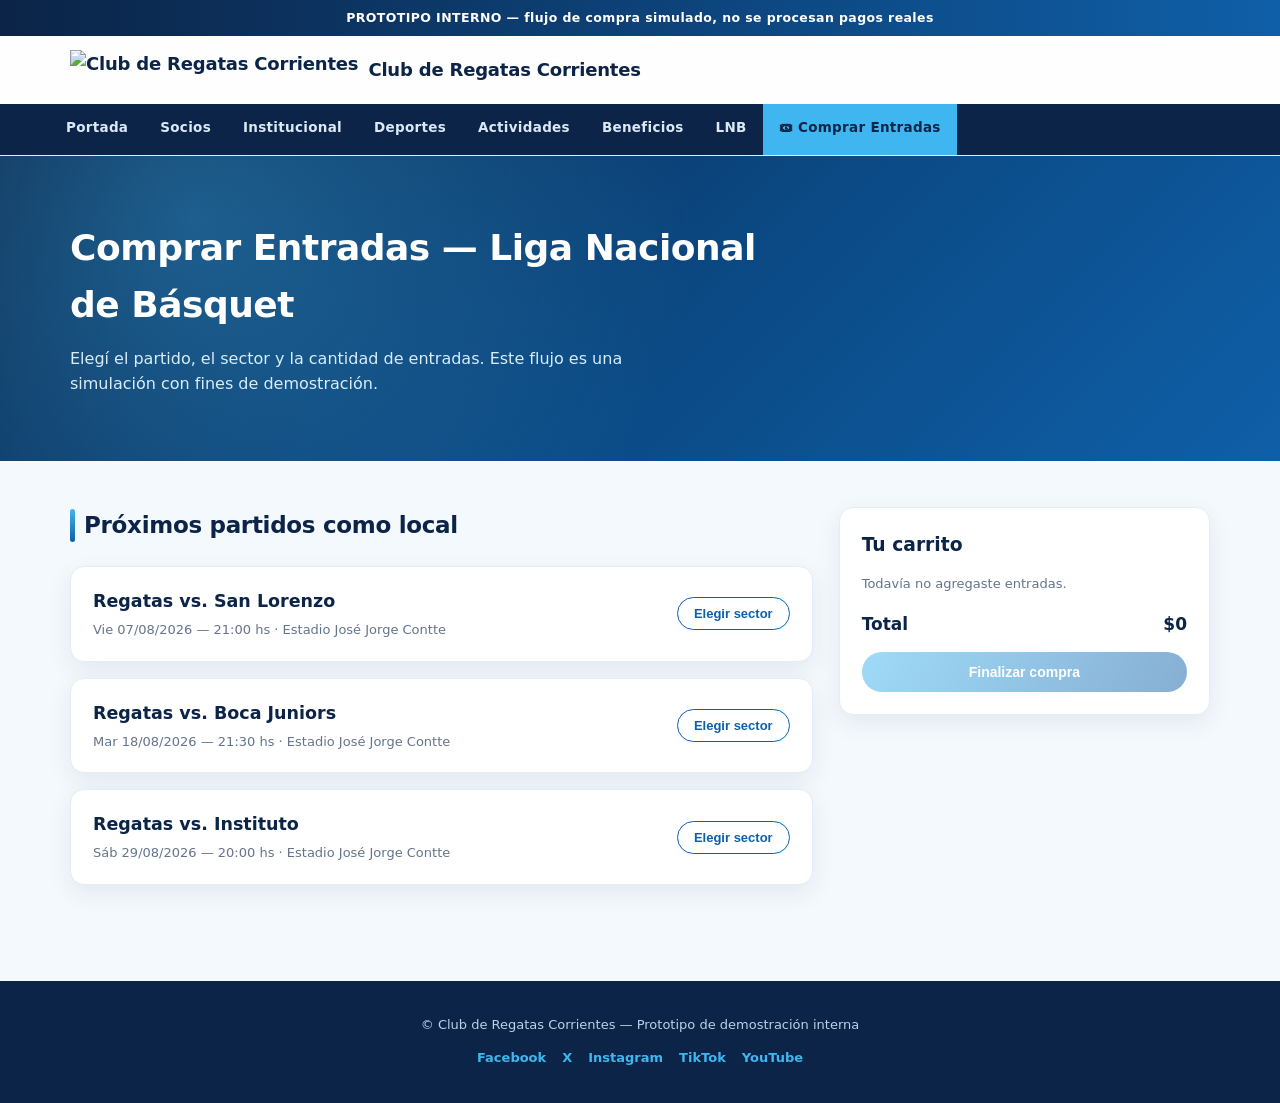
==== entradas.html @ 9352bda3 "solucion probelma con sonnar qube" ====
<!DOCTYPE html>
<html lang="es-AR">
<head>
<meta charset="UTF-8">
<meta name="viewport" content="width=device-width, initial-scale=1.0">
<title>Comprar Entradas LNB — Club de Regatas Corrientes (Prototipo)</title>
<link rel="stylesheet" href="css/style.css">
</head>
<body>

<div class="demo-banner">PROTOTIPO INTERNO — flujo de compra simulado, no se procesan pagos reales</div>

<header class="site-header">
  <div class="header-top">
    <a href="index.html" class="logo">
      <img src="https://crc.org.ar/w/wp-content/uploads/2024/05/LogoCRC.png" alt="Club de Regatas Corrientes">
      <span>Club de Regatas Corrientes</span>
    </a>
  </div>
  <nav class="main-nav">
    <ul>
      <li><a href="index.html">Portada</a></li>
      <li><a href="index.html#socios">Socios</a></li>
      <li><a href="index.html#institucional">Institucional</a></li>
      <li><a href="index.html#deportes">Deportes</a></li>
      <li><a href="index.html#actividades">Actividades</a></li>
      <li><a href="index.html#beneficios">Beneficios</a></li>
      <li><a href="index.html#lnb">LNB</a></li>
      <li class="destacado"><a href="entradas.html" class="active">🎟 Comprar Entradas</a></li>
    </ul>
  </nav>
</header>

<div class="hero">
  <div class="container">
    <h1>Comprar Entradas — Liga Nacional de Básquet</h1>
    <p>Elegí el partido, el sector y la cantidad de entradas. Este flujo es una simulación con fines de demostración.</p>
  </div>
</div>

<section>
  <div class="container entradas-layout">
    <div>
      <h2 class="section-title">Próximos partidos como local</h2>
      <div class="partido-lista" id="partido-lista">
        <!-- generado por js/entradas.js -->
      </div>

      <div id="sectores-panel" style="margin-top:30px;"></div>
    </div>

    <aside class="carrito-box">
      <h3>Tu carrito</h3>
      <ul id="carrito-items"></ul>
      <p class="carrito-vacio" id="carrito-vacio">Todavía no agregaste entradas.</p>
      <div class="carrito-total">
        <span>Total</span>
        <span id="carrito-total-monto">$0</span>
      </div>
      <button class="btn" style="width:100%;margin-top:14px;" id="btn-checkout" disabled>Finalizar compra</button>
    </aside>
  </div>
</section>

<footer class="site-footer">
  <div class="container">
    <p>© Club de Regatas Corrientes — Prototipo de demostración interna</p>
    <div class="social">
      <span>Facebook</span><span>X</span><span>Instagram</span><span>TikTok</span><span>YouTube</span>
    </div>
  </div>
</footer>

<!-- Modal checkout -->
<div class="modal-overlay" id="modal-overlay">
  <div class="modal-box" id="modal-box">
    <!-- contenido generado por js/entradas.js -->
  </div>
</div>

<script src="js/entradas.js"></script>
</body>
</html>
---- css/style.css ----
:root {
  --azul: #0f5fa8;
  --azul-fuerte: #0b4a85;
  --celeste: #3fb6f0;
  --celeste-suave: #eaf6fd;
  --marino: #0b2447;
  --fondo: #f4f9fd;
  --texto: #16213a;
  --gris: #64748b;
  --borde: #e3edf5;
  --blanco: #ffffff;
  --sombra: 0 8px 24px rgba(11, 36, 71, .08);
  --sombra-hover: 0 14px 34px rgba(15, 95, 168, .18);
  --radio: 14px;
}

* { box-sizing: border-box; margin: 0; padding: 0; }

html { scroll-behavior: smooth; }

body {
  font-family: "Segoe UI", system-ui, Arial, Helvetica, sans-serif;
  background: var(--fondo);
  color: var(--texto);
  line-height: 1.6;
  -webkit-font-smoothing: antialiased;
}

a { color: inherit; text-decoration: none; }

img { max-width: 100%; display: block; }

.container {
  max-width: 1180px;
  margin: 0 auto;
  padding: 0 20px;
}

/* Banner de prototipo */
.demo-banner {
  background: linear-gradient(90deg, var(--marino), var(--azul));
  color: #fff;
  text-align: center;
  font-size: 12.5px;
  padding: 8px 12px;
  font-weight: 600;
  letter-spacing: .4px;
}

/* Header */
header.site-header {
  background: rgba(255, 255, 255, .85);
  backdrop-filter: blur(10px);
  -webkit-backdrop-filter: blur(10px);
  position: sticky;
  top: 0;
  z-index: 40;
  box-shadow: 0 1px 0 var(--borde);
}

.header-top {
  display: flex;
  align-items: center;
  justify-content: space-between;
  padding: 14px 20px;
  max-width: 1180px;
  margin: 0 auto;
  gap: 20px;
}

.logo {
  display: flex;
  align-items: center;
  gap: 10px;
  font-weight: 800;
  font-size: 18px;
  color: var(--marino);
  letter-spacing: -.2px;
}
.logo img { height: 40px; width: auto; }

nav.main-nav {
  background: var(--marino);
}
nav.main-nav ul {
  list-style: none;
  display: flex;
  flex-wrap: wrap;
  max-width: 1180px;
  margin: 0 auto;
}
nav.main-nav a {
  display: block;
  padding: 13px 16px;
  color: #dbe9f7;
  font-size: 13.5px;
  font-weight: 600;
  letter-spacing: .3px;
  border-bottom: 3px solid transparent;
  transition: color .18s ease, border-color .18s ease, background .18s ease;
}
nav.main-nav a:hover {
  color: #fff;
  border-bottom-color: var(--celeste);
}
nav.main-nav a.active {
  color: #fff;
  border-bottom-color: var(--celeste);
}
nav.main-nav li.destacado a {
  background: var(--celeste);
  color: var(--marino);
  border-radius: 0;
}
nav.main-nav li.destacado a:hover {
  background: #5cc6f5;
  border-bottom-color: transparent;
  color: var(--marino);
}

/* Hero */
.hero {
  background:
    radial-gradient(circle at 15% 20%, rgba(63, 182, 240, .35), transparent 45%),
    linear-gradient(135deg, var(--marino) 0%, var(--azul-fuerte) 55%, var(--azul) 100%);
  color: #fff;
  padding: 64px 0;
  position: relative;
  overflow: hidden;
}
.hero h1 {
  font-size: 36px;
  font-weight: 800;
  letter-spacing: -.5px;
  margin-bottom: 12px;
  max-width: 720px;
}
.hero p {
  max-width: 640px;
  color: #d8ecfb;
  font-size: 16px;
}

/* Secciones */
section {
  padding: 46px 0;
}
.section-title {
  font-size: 23px;
  font-weight: 800;
  color: var(--marino);
  margin-bottom: 22px;
  padding-left: 14px;
  position: relative;
  letter-spacing: -.3px;
}
.section-title::before {
  content: "";
  position: absolute;
  left: 0; top: 2px; bottom: 2px;
  width: 5px;
  border-radius: 4px;
  background: linear-gradient(180deg, var(--celeste), var(--azul));
}

/* Noticias */
.noticias-grid {
  display: grid;
  grid-template-columns: repeat(auto-fill, minmax(260px, 1fr));
  gap: 22px;
}
.card {
  background: var(--blanco);
  border: 1px solid var(--borde);
  border-radius: var(--radio);
  overflow: hidden;
  display: flex;
  flex-direction: column;
  box-shadow: var(--sombra);
  transition: transform .2s ease, box-shadow .2s ease;
}
.card:hover {
  transform: translateY(-4px);
  box-shadow: var(--sombra-hover);
}
.card img { height: 150px; object-fit: cover; background: linear-gradient(135deg, var(--celeste-suave), var(--borde)); }
.card .card-body { padding: 16px; flex: 1; display: flex; flex-direction: column; gap: 6px; }
.card .card-body h3 { font-size: 15px; color: var(--marino); font-weight: 700; }
.card .card-body span { font-size: 12px; color: var(--celeste); font-weight: 700; letter-spacing: .3px; text-transform: uppercase; }

/* Deportes grid */
.deportes-grid {
  display: grid;
  grid-template-columns: repeat(auto-fill, minmax(120px, 1fr));
  gap: 14px;
}
.deporte-tile {
  background: var(--blanco);
  border: 1px solid var(--borde);
  border-radius: 12px;
  padding: 18px 10px;
  text-align: center;
  font-size: 13px;
  font-weight: 700;
  color: var(--marino);
  transition: transform .18s ease, border-color .18s ease, background .18s ease, color .18s ease;
}
.deporte-tile:hover {
  border-color: var(--celeste);
  color: var(--azul);
  background: var(--celeste-suave);
  transform: translateY(-3px);
}

/* CTA Entradas */
.cta-entradas {
  background: linear-gradient(120deg, var(--marino), var(--azul-fuerte) 60%, var(--azul));
  color: #fff;
  border-radius: 18px;
  padding: 32px;
  display: flex;
  align-items: center;
  justify-content: space-between;
  gap: 20px;
  flex-wrap: wrap;
  box-shadow: var(--sombra);
  position: relative;
  overflow: hidden;
}
.cta-entradas::after {
  content: "";
  position: absolute;
  right: -60px; top: -60px;
  width: 220px; height: 220px;
  border-radius: 50%;
  background: radial-gradient(circle, rgba(63,182,240,.35), transparent 70%);
}
.cta-entradas h2 { font-size: 23px; margin-bottom: 6px; font-weight: 800; }
.cta-entradas p { color: #cfe6f7; font-size: 14px; }

.btn {
  display: inline-block;
  background: linear-gradient(120deg, var(--celeste), var(--azul));
  color: #fff;
  font-weight: 700;
  padding: 12px 24px;
  border-radius: 999px;
  border: none;
  cursor: pointer;
  font-size: 14px;
  white-space: nowrap;
  box-shadow: 0 6px 16px rgba(15, 95, 168, .3);
  transition: transform .15s ease, box-shadow .15s ease, filter .15s ease;
}
.btn:hover { transform: translateY(-2px); box-shadow: 0 10px 22px rgba(15, 95, 168, .38); filter: brightness(1.05); }
.btn:active { transform: translateY(0); }
.btn:disabled { opacity: .5; cursor: not-allowed; transform: none; box-shadow: none; }

.btn-outline {
  background: transparent;
  border: 1.5px solid var(--azul);
  color: var(--azul);
  box-shadow: none;
}
.btn-outline:hover { background: var(--azul); color: #fff; box-shadow: var(--sombra-hover); }
.btn-sm { padding: 8px 16px; font-size: 13px; }

/* Footer */
footer.site-footer {
  background: var(--marino);
  color: #b9d3e9;
  padding: 34px 0;
  font-size: 13px;
  text-align: center;
  margin-top: 20px;
}
footer.site-footer .social {
  margin-top: 12px;
  display: flex;
  gap: 16px;
  justify-content: center;
  font-size: 13px;
  color: var(--celeste);
  font-weight: 600;
}

/* ===== Entradas page ===== */
.partido-lista {
  display: flex;
  flex-direction: column;
  gap: 16px;
}
.partido-card {
  background: var(--blanco);
  border: 1px solid var(--borde);
  border-radius: var(--radio);
  padding: 20px 22px;
  display: flex;
  align-items: center;
  justify-content: space-between;
  gap: 20px;
  flex-wrap: wrap;
  box-shadow: var(--sombra);
  transition: transform .18s ease, box-shadow .18s ease, border-color .18s ease;
}
.partido-card:hover {
  transform: translateY(-3px);
  box-shadow: var(--sombra-hover);
  border-color: var(--celeste);
}
.partido-info h3 { color: var(--marino); font-size: 17.5px; font-weight: 800; }
.partido-info .meta { color: var(--gris); font-size: 13px; margin-top: 5px; }
.partido-precio { font-weight: 700; color: var(--azul); font-size: 15px; }

.sectores {
  display: grid;
  grid-template-columns: repeat(auto-fill, minmax(190px, 1fr));
  gap: 14px;
  margin-top: 18px;
}
.sector-card {
  border: 1px solid var(--borde);
  border-radius: 12px;
  padding: 16px;
  background: var(--blanco);
  box-shadow: var(--sombra);
  transition: border-color .18s ease;
}
.sector-card:hover { border-color: var(--celeste); }
.sector-card h4 { color: var(--marino); font-size: 14px; margin-bottom: 4px; font-weight: 700; }
.sector-card .precio { color: var(--azul); font-weight: 800; margin-bottom: 12px; font-size: 15px; }
.qty-control {
  display: flex;
  align-items: center;
  gap: 10px;
}
.qty-control button {
  width: 30px; height: 30px;
  border: 1px solid var(--borde);
  background: var(--celeste-suave);
  color: var(--azul);
  cursor: pointer;
  font-size: 16px;
  font-weight: 700;
  border-radius: 8px;
  transition: background .15s ease, color .15s ease;
}
.qty-control button:hover { background: var(--celeste); color: #fff; }
.qty-control span { min-width: 20px; text-align: center; font-weight: 700; }

/* Carrito */
.carrito-box {
  background: var(--blanco);
  border: 1px solid var(--borde);
  border-radius: var(--radio);
  padding: 22px;
  position: sticky;
  top: 90px;
  box-shadow: var(--sombra);
}
.carrito-box h3 { color: var(--marino); margin-bottom: 14px; font-weight: 800; }
#carrito-items { list-style: none; display: flex; flex-direction: column; gap: 10px; font-size: 13px; }
#carrito-items li { display: flex; justify-content: space-between; align-items: center; border-bottom: 1px dashed var(--borde); padding-bottom: 8px; }
.carrito-total { display: flex; justify-content: space-between; font-weight: 800; margin-top: 16px; font-size: 17px; color: var(--marino); }
.carrito-vacio { color: var(--gris); font-size: 13px; }

.entradas-layout {
  display: grid;
  grid-template-columns: 2fr 1fr;
  gap: 26px;
  align-items: start;
}
@media (max-width: 860px) {
  .entradas-layout { grid-template-columns: 1fr; }
  .carrito-box { position: static; }
}

/* Modal checkout */
.modal-overlay {
  position: fixed; inset: 0;
  background: rgba(11, 36, 71, .6);
  backdrop-filter: blur(3px);
  display: none;
  align-items: center;
  justify-content: center;
  padding: 20px;
  z-index: 50;
}
.modal-overlay.abierto { display: flex; }
.modal-box {
  background: #fff;
  border-radius: 18px;
  padding: 28px;
  max-width: 420px;
  width: 100%;
  box-shadow: 0 24px 60px rgba(11, 36, 71, .35);
}
.modal-box h3 { color: var(--marino); margin-bottom: 12px; font-weight: 800; }
.modal-box .aviso {
  background: var(--celeste-suave);
  border: 1px solid var(--celeste);
  color: var(--azul-fuerte);
  font-size: 12px;
  padding: 10px 12px;
  border-radius: 8px;
  margin-bottom: 14px;
}
.modal-box label { display: block; font-size: 13px; margin: 12px 0 5px; color: var(--gris); font-weight: 600; }
.modal-box input {
  width: 100%;
  padding: 10px 12px;
  border: 1px solid var(--borde);
  border-radius: 8px;
  font-size: 14px;
  transition: border-color .15s ease, box-shadow .15s ease;
}
.modal-box input:focus {
  outline: none;
  border-color: var(--celeste);
  box-shadow: 0 0 0 3px rgba(63, 182, 240, .25);
}
.modal-actions { display: flex; gap: 10px; margin-top: 20px; }
.modal-close { background: none; border: none; float: right; font-size: 18px; cursor: pointer; color: var(--gris); }

.confirmacion { text-align: center; }
.confirmacion .icono {
  font-size: 34px;
  color: #fff;
  background: linear-gradient(120deg, var(--celeste), var(--azul));
  width: 64px; height: 64px;
  border-radius: 50%;
  display: flex; align-items: center; justify-content: center;
  margin: 0 auto 14px;
}
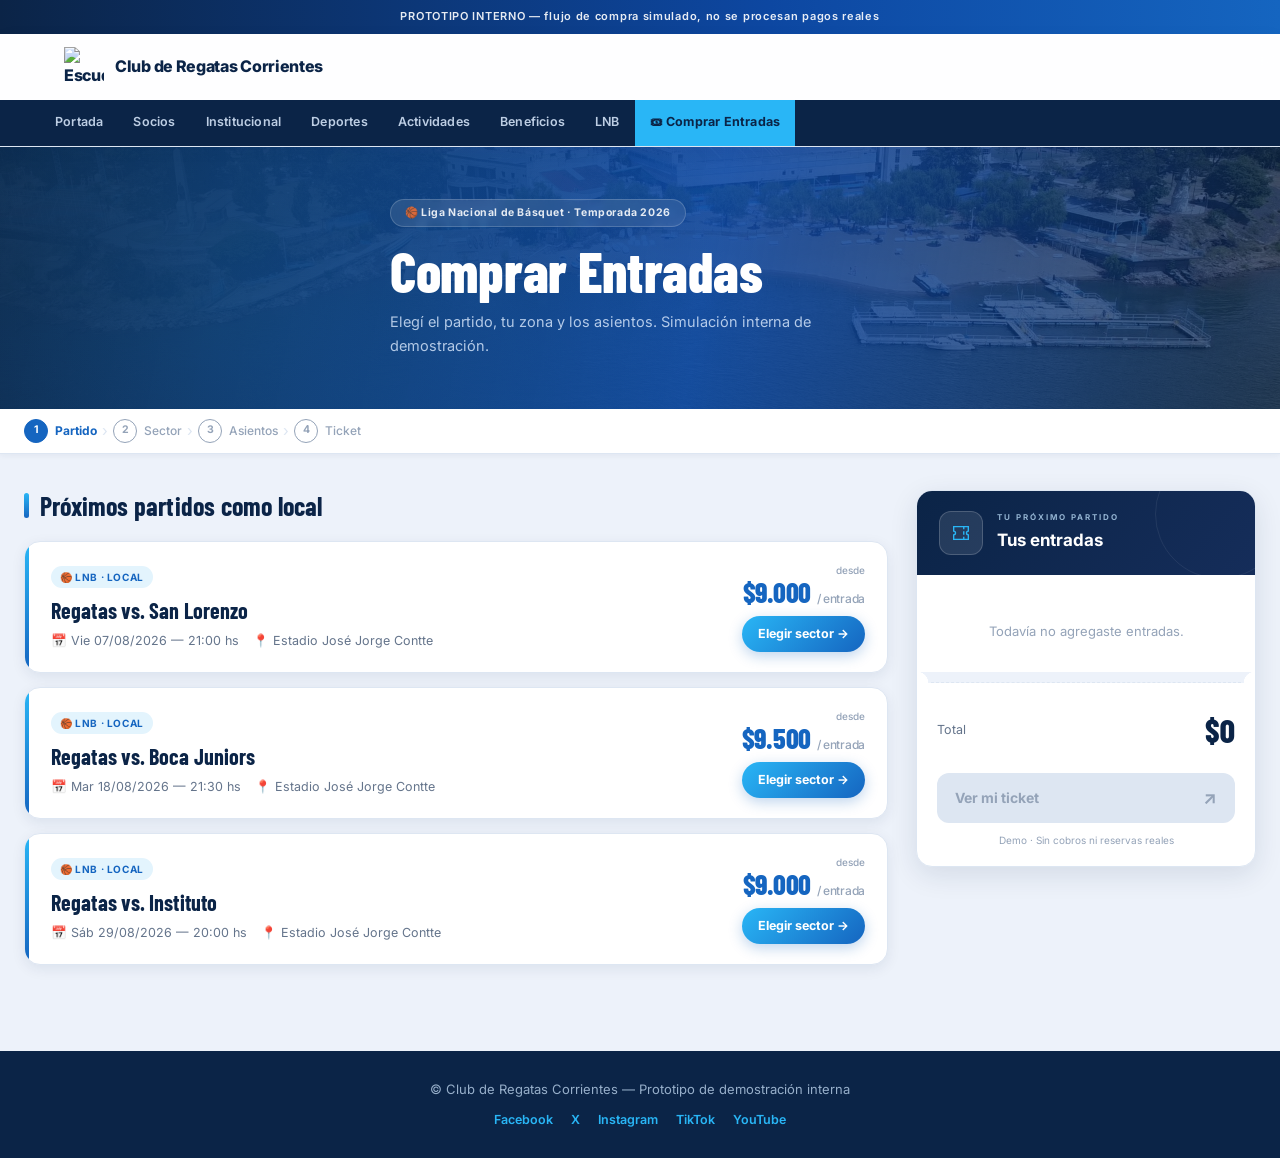
==== commit 757af8fc: "cambios en el mapa del estadio, la eleccion de asientos y secciones" ====
--- a/entradas.html
+++ b/entradas.html
@@ -3,21 +3,28 @@
 <head>
 <meta charset="UTF-8">
 <meta name="viewport" content="width=device-width, initial-scale=1.0">
-<title>Comprar Entradas LNB — Club de Regatas Corrientes (Prototipo)</title>
+<meta name="description" content="Comprá tus entradas para los partidos de Regatas Corrientes en la Liga Nacional de Básquet. Elegí tu sector y asiento online.">
+<meta name="theme-color" content="#0b2447">
+<title>Comprar Entradas — Club de Regatas Corrientes · LNB</title>
+<link rel="preconnect" href="https://fonts.googleapis.com">
+<link rel="preconnect" href="https://fonts.gstatic.com" crossorigin>
+<link href="https://fonts.googleapis.com/css2?family=Inter:wght@400;500;600;700;800;900&family=Barlow+Condensed:wght@500;600;700;800;900&display=swap" rel="stylesheet">
 <link rel="stylesheet" href="css/style.css">
 </head>
 <body>
 
-<div class="demo-banner">PROTOTIPO INTERNO — flujo de compra simulado, no se procesan pagos reales</div>
+<div class="demo-banner" role="alert" aria-live="polite">
+  PROTOTIPO INTERNO — flujo de compra simulado, no se procesan pagos reales
+</div>
 
 <header class="site-header">
   <div class="header-top">
-    <a href="index.html" class="logo">
-      <img src="https://crc.org.ar/w/wp-content/uploads/2024/05/LogoCRC.png" alt="Club de Regatas Corrientes">
+    <a href="index.html" class="logo" aria-label="Club de Regatas Corrientes — Inicio">
+      <img src="https://crc.org.ar/w/wp-content/uploads/2024/05/LogoCRC.png" alt="Escudo del Club de Regatas Corrientes" width="40" height="40">
       <span>Club de Regatas Corrientes</span>
     </a>
   </div>
-  <nav class="main-nav">
+  <nav class="main-nav" aria-label="Navegación principal">
     <ul>
       <li><a href="index.html">Portada</a></li>
       <li><a href="index.html#socios">Socios</a></li>
@@ -26,58 +33,124 @@
       <li><a href="index.html#actividades">Actividades</a></li>
       <li><a href="index.html#beneficios">Beneficios</a></li>
       <li><a href="index.html#lnb">LNB</a></li>
-      <li class="destacado"><a href="entradas.html" class="active">🎟 Comprar Entradas</a></li>
+      <li class="destacado"><a href="entradas.html" class="active" aria-current="page">🎟 Comprar Entradas</a></li>
     </ul>
   </nav>
 </header>
 
-<div class="hero">
+<!-- Hero con foto de estadio -->
+<div class="hero" role="banner">
+  <div class="container hero-content">
+    <span class="hero-badge">🏀 Liga Nacional de Básquet · Temporada 2026</span>
+    <h1>Comprar Entradas</h1>
+    <p>Elegí el partido, tu zona y los asientos. Simulación interna de demostración.</p>
+  </div>
+</div>
+
+<!-- Indicador de pasos -->
+<div class="steps-bar" aria-label="Pasos de la compra">
   <div class="container">
-    <h1>Comprar Entradas — Liga Nacional de Básquet</h1>
-    <p>Elegí el partido, el sector y la cantidad de entradas. Este flujo es una simulación con fines de demostración.</p>
+    <ol class="steps-indicator" id="steps-indicator" role="list">
+      <li class="step active" data-step="1" role="listitem">
+        <span class="step-num" aria-hidden="true">1</span>
+        <span class="step-label">Partido</span>
+      </li>
+      <li class="step-sep" aria-hidden="true">›</li>
+      <li class="step" data-step="2" role="listitem">
+        <span class="step-num" aria-hidden="true">2</span>
+        <span class="step-label">Sector</span>
+      </li>
+      <li class="step-sep" aria-hidden="true">›</li>
+      <li class="step" data-step="3" role="listitem">
+        <span class="step-num" aria-hidden="true">3</span>
+        <span class="step-label">Asientos</span>
+      </li>
+      <li class="step-sep" aria-hidden="true">›</li>
+      <li class="step" data-step="4" role="listitem">
+        <span class="step-num" aria-hidden="true">4</span>
+        <span class="step-label">Ticket</span>
+      </li>
+    </ol>
   </div>
 </div>
 
 <section>
   <div class="container entradas-layout">
-    <div>
+
+    <!-- Columna principal -->
+    <main>
       <h2 class="section-title">Próximos partidos como local</h2>
-      <div class="partido-lista" id="partido-lista">
-        <!-- generado por js/entradas.js -->
+      <div class="partido-lista" id="partido-lista" aria-live="polite">
+        <!-- generado por js/render/partidos.js -->
       </div>
 
-      <div id="sectores-panel" style="margin-top:30px;"></div>
-    </div>
+      <div id="sectores-panel" aria-live="polite" style="margin-top: 30px;"></div>
+    </main>
 
-    <aside class="carrito-box">
-      <h3>Tu carrito</h3>
-      <ul id="carrito-items"></ul>
+    <!-- Carrito lateral -->
+    <aside class="carrito-box" aria-label="Tu carrito de compras">
+      <div class="carrito-header">
+        <div class="carrito-icon" aria-hidden="true">
+          <svg viewBox="0 0 24 24" fill="none" stroke="currentColor" stroke-width="1.5">
+            <path d="M4 5h16v5a2 2 0 0 0 0 4v5H4v-5a2 2 0 0 0 0-4V5Z"/>
+            <path d="M15 5v3m0 2v4m0 2v3"/>
+          </svg>
+        </div>
+        <div>
+          <span class="carrito-kicker">Tu próximo partido</span>
+          <h3>Tus entradas</h3>
+        </div>
+      </div>
+
+      <ul id="carrito-items" aria-live="polite" aria-label="Items en el carrito"></ul>
       <p class="carrito-vacio" id="carrito-vacio">Todavía no agregaste entradas.</p>
-      <div class="carrito-total">
-        <span>Total</span>
-        <span id="carrito-total-monto">$0</span>
+
+      <div class="carrito-perforation" aria-hidden="true"></div>
+
+      <div class="carrito-totales">
+        <div class="carrito-total">
+          <span>Total</span>
+          <span id="carrito-total-monto" class="carrito-total-monto">$0</span>
+        </div>
       </div>
-      <button class="btn" style="width:100%;margin-top:14px;" id="btn-checkout" disabled>Finalizar compra</button>
+
+      <button class="btn carrito-btn-checkout" id="btn-checkout" disabled aria-label="Finalizar compra y ver ticket">
+        Ver mi ticket
+        <span class="btn-arrow" aria-hidden="true">↗</span>
+      </button>
+      <p class="carrito-nota">Demo · Sin cobros ni reservas reales</p>
     </aside>
+
   </div>
 </section>
 
 <footer class="site-footer">
   <div class="container">
     <p>© Club de Regatas Corrientes — Prototipo de demostración interna</p>
-    <div class="social">
-      <span>Facebook</span><span>X</span><span>Instagram</span><span>TikTok</span><span>YouTube</span>
+    <div class="social" aria-label="Redes sociales">
+      <span>Facebook</span>
+      <span>X</span>
+      <span>Instagram</span>
+      <span>TikTok</span>
+      <span>YouTube</span>
     </div>
   </div>
 </footer>
 
-<!-- Modal checkout -->
-<div class="modal-overlay" id="modal-overlay">
+<!-- Modal de checkout (formulario de datos del comprador) -->
+<div class="modal-overlay" id="modal-overlay" role="dialog" aria-modal="true" aria-labelledby="modal-titulo">
   <div class="modal-box" id="modal-box">
-    <!-- contenido generado por js/entradas.js -->
+    <!-- generado por js/checkout.js -->
   </div>
 </div>
 
-<script src="js/entradas.js"></script>
+<!-- Dialog del ticket final -->
+<dialog class="ticket-dialog" id="ticket-dialog" aria-labelledby="ticket-dialog-title">
+  <div id="ticket-dialog-content">
+    <!-- generado por js/checkout.js tras confirmación -->
+  </div>
+</dialog>
+
+<script type="module" src="js/main.js"></script>
 </body>
 </html>
--- a/css/style.css
+++ b/css/style.css
@@ -1,434 +1,1195 @@
+/* ================================================================
+   CLUB DE REGATAS CORRIENTES — Entradas LNB
+   Design System Premium · Temporada 2026
+================================================================ */
+
+@import url('https://fonts.googleapis.com/css2?family=Inter:wght@400;500;600;700;800;900&family=Barlow+Condensed:wght@500;600;700;800;900&display=swap');
+
+/* ── Variables ────────────────────────────────────────────────── */
 :root {
-  --azul: #0f5fa8;
-  --azul-fuerte: #0b4a85;
-  --celeste: #3fb6f0;
-  --celeste-suave: #eaf6fd;
-  --marino: #0b2447;
-  --fondo: #f4f9fd;
-  --texto: #16213a;
-  --gris: #64748b;
-  --borde: #e3edf5;
-  --blanco: #ffffff;
-  --sombra: 0 8px 24px rgba(11, 36, 71, .08);
-  --sombra-hover: 0 14px 34px rgba(15, 95, 168, .18);
-  --radio: 14px;
-}
-
-* { box-sizing: border-box; margin: 0; padding: 0; }
-
+  --azul:           #1565c0;
+  --azul-fuerte:    #0d47a1;
+  --celeste:        #29b6f6;
+  --celeste-suave:  #e3f4fd;
+  --marino:         #0b2447;
+  --marino-medio:   #152d5a;
+  --fondo:          #edf2fa;
+  --texto:          #1a2540;
+  --gris:           #64748b;
+  --gris-claro:     #94a3b8;
+  --borde:          #dde6f2;
+  --blanco:         #ffffff;
+  --verde:          #1b6b33;
+  --verde-claro:    #e6f4ea;
+  --rojo:           #b71c1c;
+  --rojo-claro:     #fce8e8;
+  --sombra-xs:      0 2px 6px rgba(11,36,71,.05);
+  --sombra-sm:      0 4px 14px rgba(11,36,71,.08);
+  --sombra:         0 8px 28px rgba(11,36,71,.11);
+  --sombra-hover:   0 16px 40px rgba(21,101,192,.2);
+  --sombra-xl:      0 28px 64px rgba(11,36,71,.24);
+  --radio:          16px;
+  --radio-sm:       10px;
+}
+
+/* ── Reset & Base ─────────────────────────────────────────────── */
+*, *::before, *::after { box-sizing: border-box; margin: 0; padding: 0; }
 html { scroll-behavior: smooth; }
-
 body {
-  font-family: "Segoe UI", system-ui, Arial, Helvetica, sans-serif;
+  font-family: 'Inter', system-ui, -apple-system, Helvetica, sans-serif;
   background: var(--fondo);
   color: var(--texto);
   line-height: 1.6;
   -webkit-font-smoothing: antialiased;
 }
-
 a { color: inherit; text-decoration: none; }
-
 img { max-width: 100%; display: block; }
-
-.container {
-  max-width: 1180px;
-  margin: 0 auto;
-  padding: 0 20px;
-}
-
-/* Banner de prototipo */
+button { cursor: pointer; font: inherit; border: none; background: none; }
+button:disabled { cursor: not-allowed; }
+button:focus-visible, a:focus-visible, input:focus-visible {
+  outline: 3px solid var(--celeste);
+  outline-offset: 3px;
+  border-radius: 4px;
+}
+
+/* ── Utilities ────────────────────────────────────────────────── */
+.container { max-width: 1280px; margin: 0 auto; padding: 0 24px; }
+.sr-only {
+  position: absolute; width: 1px; height: 1px;
+  padding: 0; margin: -1px; overflow: hidden;
+  clip: rect(0,0,0,0); white-space: nowrap; border: 0;
+}
+
+/* ── Animations ───────────────────────────────────────────────── */
+@keyframes fadeIn  { from { opacity:0 } to { opacity:1 } }
+@keyframes slideUp { from { opacity:0; transform:translateY(18px) } to { opacity:1; transform:translateY(0) } }
+@keyframes blink   { 0%,100% { opacity:1 } 50% { opacity:.55 } }
+@keyframes mapPulse {
+  0%,100% { filter: brightness(1) }
+  50%     { filter: brightness(1.12) drop-shadow(0 0 6px rgba(41,182,246,.45)) }
+}
+@keyframes seatPop { 0% { transform:scale(.7) } 70% { transform:scale(1.1) } 100% { transform:scale(1) } }
+
+/* ── Demo Banner ──────────────────────────────────────────────── */
 .demo-banner {
-  background: linear-gradient(90deg, var(--marino), var(--azul));
-  color: #fff;
+  background: linear-gradient(90deg, var(--marino), var(--azul-fuerte) 60%, var(--azul));
+  color: rgba(255,255,255,.9);
   text-align: center;
-  font-size: 12.5px;
+  font-size: 11px;
+  font-weight: 600;
+  letter-spacing: .7px;
   padding: 8px 12px;
-  font-weight: 600;
-  letter-spacing: .4px;
-}
-
-/* Header */
+}
+
+/* ── Header ───────────────────────────────────────────────────── */
 header.site-header {
-  background: rgba(255, 255, 255, .85);
-  backdrop-filter: blur(10px);
-  -webkit-backdrop-filter: blur(10px);
+  background: rgba(255,255,255,.92);
+  backdrop-filter: blur(14px);
+  -webkit-backdrop-filter: blur(14px);
   position: sticky;
   top: 0;
   z-index: 40;
-  box-shadow: 0 1px 0 var(--borde);
-}
-
+  box-shadow: 0 1px 0 var(--borde), 0 4px 18px rgba(11,36,71,.04);
+}
 .header-top {
   display: flex;
   align-items: center;
   justify-content: space-between;
-  padding: 14px 20px;
-  max-width: 1180px;
+  padding: 13px 24px;
+  max-width: 1200px;
   margin: 0 auto;
-  gap: 20px;
-}
-
+}
 .logo {
-  display: flex;
-  align-items: center;
-  gap: 10px;
-  font-weight: 800;
-  font-size: 18px;
-  color: var(--marino);
-  letter-spacing: -.2px;
+  display: flex; align-items: center; gap: 11px;
+  font-weight: 800; font-size: 16px;
+  color: var(--marino); letter-spacing: -.3px;
 }
 .logo img { height: 40px; width: auto; }
 
-nav.main-nav {
-  background: var(--marino);
-}
-nav.main-nav ul {
-  list-style: none;
-  display: flex;
-  flex-wrap: wrap;
-  max-width: 1180px;
-  margin: 0 auto;
-}
+nav.main-nav { background: var(--marino); }
+nav.main-nav ul { list-style: none; display: flex; flex-wrap: wrap; max-width: 1200px; margin: 0 auto; }
 nav.main-nav a {
-  display: block;
-  padding: 13px 16px;
-  color: #dbe9f7;
-  font-size: 13.5px;
-  font-weight: 600;
-  letter-spacing: .3px;
-  border-bottom: 3px solid transparent;
-  transition: color .18s ease, border-color .18s ease, background .18s ease;
-}
-nav.main-nav a:hover {
+  display: block; padding: 12px 15px;
+  color: rgba(219,234,254,.86); font-size: 12.5px;
+  font-weight: 600; letter-spacing: .2px;
+  border-bottom: 2.5px solid transparent;
+  transition: color .18s, border-color .18s;
+}
+nav.main-nav a:hover  { color: #fff; border-bottom-color: var(--celeste); }
+nav.main-nav a.active { color: #fff; border-bottom-color: var(--celeste); }
+nav.main-nav li.destacado a { background: var(--celeste); color: var(--marino); font-weight: 700; border-bottom-color: transparent; }
+nav.main-nav li.destacado a:hover { background: #4fc3f7; }
+
+/* ── Hero ─────────────────────────────────────────────────────── */
+.hero {
+  position: relative;
+  min-height: 210px;
+  display: flex; align-items: center;
+  overflow: hidden;
+  background:
+    linear-gradient(100deg, rgba(11,36,71,.97) 0%, rgba(13,71,161,.9) 55%, rgba(11,36,71,.7) 100%),
+    url('../assets/estadio.jpg') center 40% / cover no-repeat;
   color: #fff;
-  border-bottom-color: var(--celeste);
-}
-nav.main-nav a.active {
-  color: #fff;
-  border-bottom-color: var(--celeste);
-}
-nav.main-nav li.destacado a {
-  background: var(--celeste);
-  color: var(--marino);
-  border-radius: 0;
-}
-nav.main-nav li.destacado a:hover {
-  background: #5cc6f5;
-  border-bottom-color: transparent;
-  color: var(--marino);
-}
-
-/* Hero */
-.hero {
-  background:
-    radial-gradient(circle at 15% 20%, rgba(63, 182, 240, .35), transparent 45%),
-    linear-gradient(135deg, var(--marino) 0%, var(--azul-fuerte) 55%, var(--azul) 100%);
-  color: #fff;
-  padding: 64px 0;
-  position: relative;
-  overflow: hidden;
+  padding: 52px 0;
+}
+.hero::after {
+  content: '';
+  position: absolute; inset: 0;
+  background: radial-gradient(circle at 18% 55%, rgba(41,182,246,.13) 0%, transparent 52%);
+  pointer-events: none;
+}
+.hero-content { position: relative; z-index: 1; }
+
+.hero-badge {
+  display: inline-flex; align-items: center; gap: 7px;
+  background: rgba(255,255,255,.1);
+  border: 1px solid rgba(255,255,255,.18);
+  border-radius: 999px; padding: 5px 14px;
+  font-size: 10.5px; font-weight: 700; letter-spacing: .6px;
+  color: rgba(255,255,255,.88); margin-bottom: 16px;
+  backdrop-filter: blur(4px);
 }
 .hero h1 {
-  font-size: 36px;
-  font-weight: 800;
-  letter-spacing: -.5px;
-  margin-bottom: 12px;
-  max-width: 720px;
-}
-.hero p {
-  max-width: 640px;
-  color: #d8ecfb;
-  font-size: 16px;
-}
-
-/* Secciones */
-section {
-  padding: 46px 0;
-}
+  font-family: 'Barlow Condensed', Impact, sans-serif;
+  font-size: 56px; font-weight: 800;
+  letter-spacing: -.3px; line-height: 1;
+  margin-bottom: 11px;
+}
+.hero p { color: rgba(219,234,254,.8); font-size: 14.5px; max-width: 500px; }
+
+/* ── Steps Bar ────────────────────────────────────────────────── */
+.steps-bar {
+  background: var(--blanco);
+  border-bottom: 1px solid var(--borde);
+  padding: 10px 0;
+  position: sticky; top: 100px; z-index: 30;
+  box-shadow: var(--sombra-xs);
+}
+.steps-indicator {
+  display: flex; align-items: center; gap: 4px;
+  list-style: none; font-size: 12px;
+}
+.step { display: flex; align-items: center; gap: 7px; color: var(--gris-claro); font-weight: 500; }
+.step-num {
+  display: grid; place-items: center;
+  width: 24px; height: 24px;
+  border-radius: 50%; border: 1.5px solid currentColor;
+  font-size: 10.5px; font-weight: 700; flex-shrink: 0;
+  transition: background .2s, border-color .2s, color .2s;
+}
+.step.active            { color: var(--azul); font-weight: 700; }
+.step.active .step-num  { background: var(--azul); border-color: var(--azul); color: #fff; }
+.step.done              { color: var(--verde); }
+.step.done .step-num    { background: var(--verde); border-color: var(--verde); color: #fff; }
+.step-sep { color: var(--borde); font-size: 15px; margin: 0 1px; }
+
+/* ── Section ──────────────────────────────────────────────────── */
+section { padding: 36px 0; }
 .section-title {
-  font-size: 23px;
-  font-weight: 800;
-  color: var(--marino);
-  margin-bottom: 22px;
-  padding-left: 14px;
-  position: relative;
-  letter-spacing: -.3px;
+  font-family: 'Barlow Condensed', Impact, sans-serif;
+  font-size: 26px; font-weight: 700;
+  color: var(--marino); margin-bottom: 20px;
+  padding-left: 16px; position: relative;
+  letter-spacing: .2px; line-height: 1.2;
 }
 .section-title::before {
-  content: "";
-  position: absolute;
-  left: 0; top: 2px; bottom: 2px;
-  width: 5px;
-  border-radius: 4px;
+  content: '';
+  position: absolute; left: 0; top: 3px; bottom: 3px;
+  width: 5px; border-radius: 4px;
   background: linear-gradient(180deg, var(--celeste), var(--azul));
 }
 
-/* Noticias */
-.noticias-grid {
-  display: grid;
-  grid-template-columns: repeat(auto-fill, minmax(260px, 1fr));
-  gap: 22px;
-}
-.card {
-  background: var(--blanco);
-  border: 1px solid var(--borde);
-  border-radius: var(--radio);
-  overflow: hidden;
-  display: flex;
-  flex-direction: column;
-  box-shadow: var(--sombra);
-  transition: transform .2s ease, box-shadow .2s ease;
-}
-.card:hover {
-  transform: translateY(-4px);
-  box-shadow: var(--sombra-hover);
-}
-.card img { height: 150px; object-fit: cover; background: linear-gradient(135deg, var(--celeste-suave), var(--borde)); }
-.card .card-body { padding: 16px; flex: 1; display: flex; flex-direction: column; gap: 6px; }
-.card .card-body h3 { font-size: 15px; color: var(--marino); font-weight: 700; }
-.card .card-body span { font-size: 12px; color: var(--celeste); font-weight: 700; letter-spacing: .3px; text-transform: uppercase; }
-
-/* Deportes grid */
-.deportes-grid {
-  display: grid;
-  grid-template-columns: repeat(auto-fill, minmax(120px, 1fr));
-  gap: 14px;
-}
-.deporte-tile {
-  background: var(--blanco);
-  border: 1px solid var(--borde);
-  border-radius: 12px;
-  padding: 18px 10px;
-  text-align: center;
-  font-size: 13px;
-  font-weight: 700;
-  color: var(--marino);
-  transition: transform .18s ease, border-color .18s ease, background .18s ease, color .18s ease;
-}
-.deporte-tile:hover {
-  border-color: var(--celeste);
-  color: var(--azul);
-  background: var(--celeste-suave);
-  transform: translateY(-3px);
-}
-
-/* CTA Entradas */
-.cta-entradas {
-  background: linear-gradient(120deg, var(--marino), var(--azul-fuerte) 60%, var(--azul));
-  color: #fff;
-  border-radius: 18px;
-  padding: 32px;
-  display: flex;
-  align-items: center;
-  justify-content: space-between;
-  gap: 20px;
-  flex-wrap: wrap;
-  box-shadow: var(--sombra);
-  position: relative;
-  overflow: hidden;
-}
-.cta-entradas::after {
-  content: "";
-  position: absolute;
-  right: -60px; top: -60px;
-  width: 220px; height: 220px;
-  border-radius: 50%;
-  background: radial-gradient(circle, rgba(63,182,240,.35), transparent 70%);
-}
-.cta-entradas h2 { font-size: 23px; margin-bottom: 6px; font-weight: 800; }
-.cta-entradas p { color: #cfe6f7; font-size: 14px; }
-
+/* ── Buttons ──────────────────────────────────────────────────── */
 .btn {
-  display: inline-block;
-  background: linear-gradient(120deg, var(--celeste), var(--azul));
-  color: #fff;
-  font-weight: 700;
-  padding: 12px 24px;
-  border-radius: 999px;
-  border: none;
-  cursor: pointer;
-  font-size: 14px;
-  white-space: nowrap;
-  box-shadow: 0 6px 16px rgba(15, 95, 168, .3);
-  transition: transform .15s ease, box-shadow .15s ease, filter .15s ease;
-}
-.btn:hover { transform: translateY(-2px); box-shadow: 0 10px 22px rgba(15, 95, 168, .38); filter: brightness(1.05); }
-.btn:active { transform: translateY(0); }
-.btn:disabled { opacity: .5; cursor: not-allowed; transform: none; box-shadow: none; }
-
-.btn-outline {
-  background: transparent;
-  border: 1.5px solid var(--azul);
-  color: var(--azul);
-  box-shadow: none;
-}
-.btn-outline:hover { background: var(--azul); color: #fff; box-shadow: var(--sombra-hover); }
-.btn-sm { padding: 8px 16px; font-size: 13px; }
-
-/* Footer */
+  display: inline-flex; align-items: center; justify-content: center; gap: 8px;
+  background: linear-gradient(135deg, var(--celeste), var(--azul));
+  color: #fff; font-weight: 700; padding: 12px 24px;
+  border-radius: 999px; border: none; font-size: 13.5px;
+  white-space: nowrap; cursor: pointer;
+  box-shadow: 0 4px 14px rgba(21,101,192,.28);
+  transition: transform .15s, box-shadow .15s, filter .15s;
+}
+.btn:hover:not(:disabled)  { transform: translateY(-2px); box-shadow: 0 8px 22px rgba(21,101,192,.38); filter: brightness(1.06); }
+.btn:active:not(:disabled) { transform: translateY(0); }
+.btn:disabled              { background: #dde6f2; color: var(--gris-claro); box-shadow: none; filter: none; }
+.btn-outline { background: transparent; border: 1.5px solid var(--azul); color: var(--azul); box-shadow: none; }
+.btn-outline:hover:not(:disabled) { background: var(--azul); color: #fff; }
+.btn-sm { padding: 8px 16px; font-size: 12.5px; }
+.btn-arrow { font-size: 18px; line-height: 1; }
+
+/* ── Footer ───────────────────────────────────────────────────── */
 footer.site-footer {
   background: var(--marino);
-  color: #b9d3e9;
-  padding: 34px 0;
-  font-size: 13px;
-  text-align: center;
-  margin-top: 20px;
+  color: rgba(186,210,235,.8);
+  padding: 28px 0; font-size: 13px;
+  text-align: center; margin-top: 20px;
 }
 footer.site-footer .social {
-  margin-top: 12px;
-  display: flex;
-  gap: 16px;
-  justify-content: center;
-  font-size: 13px;
-  color: var(--celeste);
-  font-weight: 600;
-}
-
-/* ===== Entradas page ===== */
-.partido-lista {
-  display: flex;
-  flex-direction: column;
-  gap: 16px;
-}
+  margin-top: 10px; display: flex; gap: 18px;
+  justify-content: center; font-size: 12.5px;
+  color: var(--celeste); font-weight: 600;
+}
+
+/* ══════════════════════════════════════════════════════
+   ENTRADAS PAGE LAYOUT
+══════════════════════════════════════════════════════ */
+.entradas-layout {
+  display: grid;
+  grid-template-columns: minmax(0, 1fr) 340px;
+  gap: 28px; align-items: start;
+}
+
+/* ── Partido Cards ────────────────────────────────────────────── */
+.partido-lista { display: flex; flex-direction: column; gap: 14px; }
+
 .partido-card {
   background: var(--blanco);
   border: 1px solid var(--borde);
   border-radius: var(--radio);
-  padding: 20px 22px;
-  display: flex;
-  align-items: center;
-  justify-content: space-between;
-  gap: 20px;
-  flex-wrap: wrap;
-  box-shadow: var(--sombra);
-  transition: transform .18s ease, box-shadow .18s ease, border-color .18s ease;
+  padding: 20px 22px 20px 26px;
+  display: grid; grid-template-columns: 1fr auto;
+  align-items: center; gap: 16px;
+  box-shadow: var(--sombra-sm);
+  transition: transform .22s, box-shadow .22s, border-color .22s;
+  position: relative; overflow: hidden;
+}
+.partido-card::before {
+  content: '';
+  position: absolute; left: 0; top: 0; bottom: 0; width: 4px;
+  background: linear-gradient(180deg, var(--celeste), var(--azul));
+  border-radius: 0 2px 2px 0;
 }
 .partido-card:hover {
   transform: translateY(-3px);
   box-shadow: var(--sombra-hover);
-  border-color: var(--celeste);
-}
-.partido-info h3 { color: var(--marino); font-size: 17.5px; font-weight: 800; }
-.partido-info .meta { color: var(--gris); font-size: 13px; margin-top: 5px; }
-.partido-precio { font-weight: 700; color: var(--azul); font-size: 15px; }
-
-.sectores {
-  display: grid;
-  grid-template-columns: repeat(auto-fill, minmax(190px, 1fr));
+  border-color: rgba(41,182,246,.4);
+}
+.partido-badge {
+  display: inline-flex; align-items: center; gap: 5px;
+  background: var(--celeste-suave); color: var(--azul);
+  font-size: 10px; font-weight: 700; letter-spacing: .6px;
+  text-transform: uppercase; padding: 3px 9px;
+  border-radius: 999px; margin-bottom: 9px;
+}
+.partido-info h3 {
+  font-family: 'Barlow Condensed', Impact, sans-serif;
+  color: var(--marino); font-size: 22px; font-weight: 700;
+  line-height: 1.2; letter-spacing: .1px;
+}
+.meta {
+  display: flex; flex-wrap: wrap; gap: 4px 14px;
+  margin-top: 8px; font-size: 12.5px; color: var(--gris);
+}
+.partido-right {
+  display: flex; flex-direction: column; align-items: flex-end; gap: 10px;
+}
+.partido-precio-desde { font-size: 10px; color: var(--gris-claro); font-weight: 500; text-align: right; }
+.partido-precio-monto {
+  font-family: 'Barlow Condensed', Impact, sans-serif;
+  font-size: 28px; font-weight: 800; color: var(--azul);
+  letter-spacing: -.3px; line-height: 1;
+}
+.partido-precio-monto small { font-size: 12px; font-weight: 500; color: var(--gris-claro); font-family: 'Inter', sans-serif; }
+
+/* ══════════════════════════════════════════════════════
+   ARENA MAP & SEAT PICKER (Diseño representativo oficial)
+══════════════════════════════════════════════════════ */
+
+.arena-card {
+  background: var(--blanco);
+  border: 1px solid var(--borde);
+  border-radius: 16px;
+  box-shadow: 0 4px 24px rgba(11, 36, 71, 0.07);
+  overflow: hidden;
+  margin-top: 10px;
+}
+
+/* ── Top Toolbar ──────────────────────────────────────────────── */
+.arena-top-toolbar {
+  display: flex;
+  align-items: center;
+  justify-content: space-between;
+  padding: 18px 24px;
+  background: #f8fafc;
+  border-bottom: 1px solid #edf2f7;
+  gap: 16px;
+  flex-wrap: wrap;
+}
+
+.arena-toolbar-left {
+  display: flex;
+  align-items: center;
   gap: 14px;
-  margin-top: 18px;
-}
-.sector-card {
-  border: 1px solid var(--borde);
-  border-radius: 12px;
-  padding: 16px;
-  background: var(--blanco);
-  box-shadow: var(--sombra);
-  transition: border-color .18s ease;
-}
-.sector-card:hover { border-color: var(--celeste); }
-.sector-card h4 { color: var(--marino); font-size: 14px; margin-bottom: 4px; font-weight: 700; }
-.sector-card .precio { color: var(--azul); font-weight: 800; margin-bottom: 12px; font-size: 15px; }
-.qty-control {
-  display: flex;
-  align-items: center;
-  gap: 10px;
-}
-.qty-control button {
-  width: 30px; height: 30px;
-  border: 1px solid var(--borde);
-  background: var(--celeste-suave);
-  color: var(--azul);
-  cursor: pointer;
+  flex-wrap: wrap;
+}
+
+.arena-toolbar-label {
+  font-size: 13.5px;
+  font-weight: 700;
+  color: var(--marino);
+}
+
+.arena-stepper {
+  display: flex;
+  align-items: center;
+  background: #fff;
+  border: 1px solid #dbe3eb;
+  border-radius: 10px;
+  overflow: hidden;
+  box-shadow: 0 1px 3px rgba(0,0,0,0.03);
+}
+
+.stepper-btn {
+  background: transparent;
+  border: none;
+  width: 34px;
+  height: 36px;
   font-size: 16px;
   font-weight: 700;
+  color: var(--marino);
+  cursor: pointer;
+  display: grid;
+  place-items: center;
+  transition: background .12s, color .12s;
+}
+
+.stepper-btn:hover {
+  background: #f1f5f9;
+  color: var(--azul);
+}
+
+.stepper-value {
+  font-size: 13px;
+  font-weight: 600;
+  color: var(--marino);
+  padding: 0 10px;
+  min-width: 82px;
+  text-align: center;
+  user-select: none;
+}
+
+.arena-select-btn {
+  display: flex;
+  align-items: center;
+  gap: 8px;
+  background: #fff;
+  border: 1px solid #dbe3eb;
+  border-radius: 10px;
+  padding: 8px 14px;
+  font-size: 13px;
+  font-weight: 600;
+  color: var(--marino);
+  cursor: pointer;
+  box-shadow: 0 1px 3px rgba(0,0,0,0.03);
+  transition: border-color .15s;
+}
+
+.arena-select-btn:hover {
+  border-color: var(--celeste);
+}
+
+.dropdown-chevron {
+  font-size: 10px;
+  color: var(--gris);
+}
+
+.btn-buscar-juntos {
+  display: inline-flex;
+  align-items: center;
+  gap: 8px;
+  background: #11284b;
+  color: #ffffff;
+  border: none;
+  border-radius: 10px;
+  padding: 10px 18px;
+  font-size: 13px;
+  font-weight: 700;
+  cursor: pointer;
+  box-shadow: 0 3px 10px rgba(17, 40, 75, 0.25);
+  transition: background .15s, transform .12s, box-shadow .15s;
+}
+
+.btn-buscar-juntos:hover {
+  background: #193b6d;
+  transform: translateY(-1px);
+  box-shadow: 0 5px 14px rgba(17, 40, 75, 0.32);
+}
+
+.sparkle-icon {
+  font-size: 12px;
+  color: #79c5fe;
+}
+
+/* ── Sub-bar ──────────────────────────────────────────────────── */
+.arena-subbar {
+  display: flex;
+  align-items: center;
+  justify-content: space-between;
+  padding: 12px 24px;
+  border-bottom: 1px solid #f1f5f9;
+  font-size: 12.5px;
+}
+
+.arena-subbar-title {
+  display: flex;
+  align-items: center;
+  gap: 6px;
+  font-weight: 600;
+  color: #64748b;
+}
+
+.subbar-bullet {
+  color: #1565c0;
+  font-size: 14px;
+}
+
+.btn-restablecer {
+  background: none;
+  border: none;
+  font-size: 12px;
+  font-weight: 600;
+  color: #64748b;
+  cursor: pointer;
+  padding: 4px 8px;
+  border-radius: 6px;
+  transition: color .12s, background .12s;
+}
+
+.btn-restablecer:hover {
+  color: var(--azul);
+  background: #f1f5f9;
+}
+
+/* ── Viewport & Tribunas ──────────────────────────────────────── */
+.arena-viewport {
+  padding: 18px 8px 16px;
+  display: flex;
+  flex-direction: column;
+  align-items: center;
+  transition: transform .2s ease;
+  width: 100%;
+}
+
+.arena-tribuna {
+  width: 100%;
+  max-width: 500px;
+  display: flex;
+  flex-direction: column;
+  align-items: center;
+}
+
+.arena-tribuna-header {
+  text-align: center;
+  margin-bottom: 6px;
+}
+
+.arena-tribuna-header.bottom {
+  margin-top: 8px;
+  margin-bottom: 0;
+}
+
+.arena-tribuna-titulo {
+  font-size: 13px;
+  font-weight: 800;
+  color: #2c4763;
+  letter-spacing: 1.6px;
+  text-transform: uppercase;
+  display: flex;
+  align-items: center;
+  justify-content: center;
+  gap: 6px;
+}
+
+.tribuna-simbolo {
+  font-size: 14px;
+  color: #4a75a0;
+}
+
+.arena-tribuna-precio {
+  font-size: 11px;
+  font-weight: 600;
+  color: #7b91a6;
+  margin-top: 2px;
+}
+
+/* Indicadores de los 3 sectores de platea */
+.arena-sectores-header {
+  display: flex;
+  justify-content: space-between;
+  width: 100%;
+  max-width: 460px;
+  margin-bottom: 5px;
+  padding: 0 2px;
+}
+
+.arena-sectores-header.bottom {
+  margin-top: 5px;
+  margin-bottom: 3px;
+}
+
+.sector-pill {
+  font-size: 8px;
+  font-weight: 800;
+  color: #64748b;
+  background: #f1f5f9;
+  border: 1px solid #e2e8f0;
+  padding: 2px 7px;
+  border-radius: 5px;
+  letter-spacing: .3px;
+  text-transform: uppercase;
+}
+
+.sector-pill.centro {
+  background: #e9f2fb;
+  color: #1565c0;
+  border-color: #bad5f3;
+  font-weight: 900;
+}
+
+.arena-linea-lateral {
+  font-size: 7.5px;
+  font-weight: 700;
+  color: #94a3b8;
+  letter-spacing: 1.8px;
+  text-transform: uppercase;
+  margin-top: 6px;
+  margin-bottom: 3px;
+}
+
+.arena-linea-lateral.top {
+  margin-top: 3px;
+  margin-bottom: 6px;
+}
+
+.arena-acceso-label {
+  font-size: 8.5px;
+  font-weight: 700;
+  color: #94a3b8;
+  letter-spacing: 1.2px;
+  margin-top: 3px;
+  text-transform: uppercase;
+}
+
+/* ── Filas de asientos ────────────────────────────────────────── */
+.arena-filas-wrap {
+  display: flex;
+  flex-direction: column;
+  gap: 3.5px;
+  align-items: center;
+}
+
+.arena-seat-row {
+  display: flex;
+  align-items: center;
+  gap: 3px;
+}
+
+.arena-row-label {
+  font-size: 8.5px;
+  font-weight: 700;
+  color: #94a3b8;
+  width: 12px;
+  text-align: center;
+  user-select: none;
+  font-family: 'Inter', sans-serif;
+}
+
+.arena-seat-block {
+  display: flex;
+  gap: 2.5px;
+}
+
+.arena-aisle {
+  width: 12px;
+  height: 17px;
+  flex-shrink: 0;
+}
+
+/* ── Botón Asiento ────────────────────────────────────────────── */
+.arena-seat {
+  width: 16px;
+  height: 17px;
+  border-radius: 3.5px;
+  border: none;
+  font-size: 7.5px;
+  font-weight: 700;
+  display: grid;
+  place-items: center;
+  cursor: pointer;
+  transition: transform .12s, filter .12s, box-shadow .12s, background .12s;
+  flex-shrink: 0;
+  user-select: none;
+  font-family: 'Inter', sans-serif;
+  padding: 0;
+}
+
+/* Disponible: celeste apacible como en la imagen de referencia */
+.arena-seat.disponible {
+  background: #7fb5dc;
+  color: #ffffff;
+  box-shadow: 0 1px 2px rgba(30, 80, 140, 0.15);
+}
+
+.arena-seat.disponible:hover {
+  background: #62a2d1;
+  transform: translateY(-2px);
+  box-shadow: 0 2px 5px rgba(30, 80, 140, 0.25);
+}
+
+/* Tu selección: azul marino profundo como en la imagen de referencia */
+.arena-seat.tu-seleccion {
+  background: #0e2b4b;
+  color: #ffffff;
+  box-shadow: 0 2px 6px rgba(14, 43, 75, 0.4);
+  animation: seatPop 0.22s cubic-bezier(0.175, 0.885, 0.32, 1.275);
+}
+
+.arena-seat.tu-seleccion:hover {
+  background: #173f6b;
+  transform: translateY(-2px);
+}
+
+/* Ocupado: gris claro con texto tenue */
+.arena-seat.ocupado {
+  background: #e2e8f0;
+  color: #94a3b8;
+  cursor: not-allowed;
+  box-shadow: none;
+}
+
+/* ── Centro: General Norte + Cancha + General Sur ────────────── */
+.arena-middle-row {
+  display: flex;
+  align-items: center;
+  justify-content: center;
+  gap: 8px;
+  width: 100%;
+  max-width: 620px;
+  margin: 5px 0;
+}
+
+.arena-general-card {
+  width: 70px;
+  height: 170px;
+  background: #f7f3ec;
+  border: 1.5px dashed #ded3c1;
+  border-radius: 14px;
+  display: flex;
+  flex-direction: column;
+  align-items: center;
+  justify-content: center;
+  text-align: center;
+  padding: 8px 3px;
+  cursor: pointer;
+  flex-shrink: 0;
+  position: relative;
+  transition: transform .15s, border-color .15s, background .15s, box-shadow .15s;
+  user-select: none;
+}
+
+.arena-general-card:hover {
+  background: #f2ede3;
+  border-color: #c9bc9e;
+  transform: translateY(-2px);
+  box-shadow: 0 3px 10px rgba(120, 100, 80, 0.12);
+}
+
+.arena-general-card.seleccionada {
+  background: #e6eef7;
+  border: 1.8px solid #0e2b4b;
+  box-shadow: 0 4px 14px rgba(14, 43, 75, 0.2);
+  animation: seatPop 0.25s ease;
+}
+
+.general-card-title {
+  font-size: 9px;
+  font-weight: 800;
+  color: #5d5449;
+  line-height: 1.15;
+  letter-spacing: .3px;
+  text-transform: uppercase;
+}
+
+.arena-general-card.seleccionada .general-card-title {
+  color: #0e2b4b;
+}
+
+.general-card-sub {
+  font-size: 8.5px;
+  font-weight: 600;
+  color: #8c8273;
+  margin-top: 6px;
+}
+
+.general-card-precio {
+  font-size: 11px;
+  font-weight: 800;
+  color: #3b352e;
+  margin-top: 5px;
+}
+
+.general-card-badge {
+  position: absolute;
+  top: -6px;
+  right: -6px;
+  background: #0e2b4b;
+  color: #fff;
+  font-size: 8px;
+  font-weight: 700;
+  padding: 2px 5px;
   border-radius: 8px;
-  transition: background .15s ease, color .15s ease;
-}
-.qty-control button:hover { background: var(--celeste); color: #fff; }
-.qty-control span { min-width: 20px; text-align: center; font-weight: 700; }
-
-/* Carrito */
+  box-shadow: 0 2px 4px rgba(0,0,0,0.25);
+}
+
+.arena-cancha-wrapper {
+  width: 460px;
+  flex-shrink: 0;
+}
+
+.arena-cancha-svg {
+  width: 100%;
+  height: auto;
+  display: block;
+  border-radius: 8px;
+  box-shadow: 0 2px 8px rgba(0,0,0,0.04);
+}
+
+/* ── Barra inferior: Referencias y Zoom ───────────────────────── */
+.arena-bottom-bar {
+  display: flex;
+  align-items: center;
+  justify-content: space-between;
+  padding: 14px 24px;
+  border-top: 1px solid #f1f5f9;
+  background: #fff;
+  font-size: 12px;
+  flex-wrap: wrap;
+  gap: 12px;
+}
+
+.arena-legend {
+  display: flex;
+  align-items: center;
+  gap: 18px;
+  flex-wrap: wrap;
+}
+
+.legend-item {
+  display: flex;
+  align-items: center;
+  gap: 7px;
+  font-weight: 600;
+  color: #64748b;
+}
+
+.legend-swatch {
+  width: 14px;
+  height: 14px;
+  border-radius: 4px;
+  display: inline-block;
+}
+
+.legend-swatch.disponible { background: #7fb5dc; }
+.legend-swatch.tu-seleccion { background: #0e2b4b; }
+.legend-swatch.ocupado { background: #e2e8f0; }
+
+.arena-zoom-widget {
+  display: flex;
+  align-items: center;
+  background: #f8fafc;
+  border: 1px solid #e2e8f0;
+  border-radius: 8px;
+  overflow: hidden;
+}
+
+.zoom-btn {
+  background: transparent;
+  border: none;
+  width: 28px;
+  height: 28px;
+  font-size: 14px;
+  font-weight: 700;
+  color: #64748b;
+  cursor: pointer;
+  display: grid;
+  place-items: center;
+  transition: background .12s, color .12s;
+}
+
+.zoom-btn:hover {
+  background: #e2e8f0;
+  color: var(--marino);
+}
+
+.zoom-pct {
+  font-size: 11px;
+  font-weight: 600;
+  color: #64748b;
+  padding: 0 8px;
+  min-width: 44px;
+  text-align: center;
+  user-select: none;
+}
+
+/* ── Barra Flotante de Compra / Subtotal ──────────────────────── */
+.arena-cta-bar {
+  display: flex;
+  align-items: center;
+  justify-content: space-between;
+  padding: 18px 24px;
+  background: #ffffff;
+  border: 1px solid var(--borde);
+  border-radius: 16px;
+  margin-top: 18px;
+  box-shadow: 0 4px 20px rgba(11, 36, 71, 0.08);
+  gap: 16px;
+  flex-wrap: wrap;
+  transition: border-color .18s, box-shadow .18s;
+}
+
+.arena-cta-bar.activa {
+  border-color: #79c5fe;
+  box-shadow: 0 6px 24px rgba(21, 101, 192, 0.14);
+}
+
+.arena-cta-info {
+  display: flex;
+  flex-direction: column;
+  gap: 3px;
+}
+
+.arena-cta-count {
+  font-size: 13px;
+  font-weight: 600;
+  color: var(--gris);
+}
+
+.arena-cta-bar.activa .arena-cta-count {
+  color: var(--marino);
+  font-weight: 700;
+}
+
+.arena-cta-total {
+  font-family: 'Barlow Condensed', sans-serif;
+  font-size: 26px;
+  font-weight: 800;
+  color: var(--azul);
+  line-height: 1;
+}
+
+.arena-btn-comprar {
+  padding: 12px 28px;
+  font-size: 15px;
+  font-weight: 700;
+  border-radius: 10px;
+}
+
+.carrito-box.carrito-updated {
+  animation: mapPulse 0.6s ease;
+}
+
+/* ══════════════════════════════════════════════════════
+   CARRITO
+══════════════════════════════════════════════════════ */
 .carrito-box {
-  background: var(--blanco);
-  border: 1px solid var(--borde);
-  border-radius: var(--radio);
-  padding: 22px;
-  position: sticky;
-  top: 90px;
-  box-shadow: var(--sombra);
-}
-.carrito-box h3 { color: var(--marino); margin-bottom: 14px; font-weight: 800; }
-#carrito-items { list-style: none; display: flex; flex-direction: column; gap: 10px; font-size: 13px; }
-#carrito-items li { display: flex; justify-content: space-between; align-items: center; border-bottom: 1px dashed var(--borde); padding-bottom: 8px; }
-.carrito-total { display: flex; justify-content: space-between; font-weight: 800; margin-top: 16px; font-size: 17px; color: var(--marino); }
-.carrito-vacio { color: var(--gris); font-size: 13px; }
-
-.entradas-layout {
-  display: grid;
-  grid-template-columns: 2fr 1fr;
-  gap: 26px;
-  align-items: start;
-}
-@media (max-width: 860px) {
+  background: var(--blanco); border-radius: var(--radio);
+  overflow: hidden; box-shadow: var(--sombra); border: 1px solid var(--borde);
+  position: sticky; top: 150px;
+}
+.carrito-header {
+  display: flex; align-items: center; gap: 14px; padding: 20px 22px;
+  background: linear-gradient(130deg, var(--marino) 0%, var(--marino-medio) 100%);
+  color: #fff; position: relative; overflow: hidden;
+}
+.carrito-header::after {
+  content: ''; position: absolute; right: -30px; top: -42px;
+  width: 130px; height: 130px; border-radius: 50%;
+  border: 1px solid rgba(255,255,255,.07); pointer-events: none;
+}
+.carrito-icon {
+  display: grid; place-items: center;
+  width: 44px; height: 44px;
+  background: rgba(255,255,255,.1); border: 1px solid rgba(255,255,255,.18);
+  border-radius: 12px; color: var(--celeste); flex-shrink: 0;
+}
+.carrito-icon svg { width: 22px; height: 22px; }
+.carrito-kicker {
+  display: block; font-size: 8px; letter-spacing: 2px; font-weight: 700;
+  color: rgba(179,213,240,.8); margin-bottom: 3px; text-transform: uppercase;
+}
+.carrito-header h3 { font-size: 17px; font-weight: 700; color: #fff; margin: 0; }
+
+#carrito-items {
+  list-style: none; display: flex; flex-direction: column;
+  padding: 16px 20px 4px;
+  max-height: 310px; overflow-y: auto;
+  scrollbar-width: thin; scrollbar-color: var(--borde) transparent;
+}
+#carrito-items li {
+  display: flex; justify-content: space-between; align-items: flex-start;
+  gap: 12px; padding: 11px 0; border-bottom: 1px dashed var(--borde);
+  font-size: 12px; line-height: 1.5; color: var(--texto);
+}
+#carrito-items li:last-child { border-bottom: none; }
+#carrito-items li span:last-child { font-weight: 700; color: var(--marino); white-space: nowrap; display: flex; align-items: center; gap: 6px; }
+
+.carrito-vacio { color: var(--gris-claro); font-size: 13px; text-align: center; padding: 26px 20px; }
+
+/* Perforated separator */
+.carrito-perforation {
+  height: 22px; margin: 4px 0; position: relative; overflow: hidden;
+  background: linear-gradient(var(--fondo) 50%, var(--blanco) 50%);
+  mask:
+    radial-gradient(circle at 0 50%, transparent 11px, #000 11.5px) left / 50% 100% no-repeat,
+    radial-gradient(circle at 100% 50%, transparent 11px, #000 11.5px) right / 50% 100% no-repeat;
+}
+.carrito-perforation::before {
+  content: ''; position: absolute; top: 10px; left: 14px; right: 14px;
+  border-top: 1px dashed var(--borde);
+}
+
+.carrito-totales { padding: 4px 20px 14px; }
+.carrito-total {
+  display: flex; justify-content: space-between; align-items: center;
+  font-size: 12.5px; color: var(--gris); padding: 3px 0;
+}
+.carrito-total-monto {
+  font-family: 'Barlow Condensed', sans-serif;
+  font-size: 32px; font-weight: 800; color: var(--marino);
+  letter-spacing: -1px; font-variant-numeric: tabular-nums;
+}
+
+.carrito-btn-checkout {
+  display: flex; align-items: center; justify-content: space-between;
+  width: calc(100% - 40px); margin: 0 20px;
+  min-height: 50px; border-radius: 12px; font-size: 14px; padding: 14px 18px;
+}
+.carrito-nota { text-align: center; font-size: 10px; color: var(--gris-claro); padding: 10px 20px 18px; line-height: 1.5; }
+
+/* ══════════════════════════════════════════════════════
+   MODAL (CHECKOUT FORM)
+══════════════════════════════════════════════════════ */
+.modal-overlay {
+  position: fixed; inset: 0;
+  background: rgba(11,36,71,.68);
+  backdrop-filter: blur(8px); -webkit-backdrop-filter: blur(8px);
+  display: none; align-items: center; justify-content: center;
+  padding: 20px; z-index: 50;
+}
+.modal-overlay.abierto { display: flex; animation: fadeIn .22s ease; }
+
+.modal-box {
+  background: var(--blanco); border-radius: 20px;
+  padding: 28px; max-width: 440px; width: 100%;
+  box-shadow: var(--sombra-xl); animation: slideUp .26s ease;
+}
+.modal-box h3 {
+  font-family: 'Barlow Condensed', sans-serif;
+  color: var(--marino); font-size: 28px; font-weight: 700; margin-bottom: 14px;
+}
+.modal-box .aviso {
+  background: var(--celeste-suave); border: 1px solid rgba(41,182,246,.3);
+  color: var(--azul-fuerte); font-size: 12px; padding: 11px 14px;
+  border-radius: 10px; margin-bottom: 16px; line-height: 1.6;
+}
+.modal-box label { display: block; font-size: 12px; margin: 12px 0 5px; color: var(--gris); font-weight: 600; letter-spacing: .2px; }
+.modal-box input {
+  width: 100%; padding: 11px 14px; border: 1.5px solid var(--borde);
+  border-radius: 10px; font-size: 14px; font-family: inherit; color: var(--texto);
+  transition: border-color .15s, box-shadow .15s;
+}
+.modal-box input:focus { outline: none; border-color: var(--celeste); box-shadow: 0 0 0 3px rgba(41,182,246,.2); }
+.modal-actions { display: flex; gap: 10px; margin-top: 22px; }
+.modal-actions .btn { flex: 1; min-height: 46px; }
+.modal-close {
+  background: var(--fondo); border: none; border-radius: 50%;
+  float: right; width: 32px; height: 32px; font-size: 18px;
+  cursor: pointer; color: var(--gris); margin-bottom: 12px;
+  display: grid; place-items: center;
+  transition: background .15s;
+}
+.modal-close:hover { background: var(--borde); }
+
+.confirmacion { text-align: center; padding: 8px 0; }
+.confirmacion .icono {
+  font-size: 30px; color: #fff;
+  background: linear-gradient(135deg, #43a047, var(--verde));
+  width: 72px; height: 72px; border-radius: 50%;
+  display: flex; align-items: center; justify-content: center;
+  margin: 0 auto 18px;
+  box-shadow: 0 8px 24px rgba(27,107,51,.28);
+}
+.confirmacion h3 { font-family: 'Barlow Condensed', sans-serif; font-size: 28px; margin-bottom: 10px; color: var(--marino); }
+.confirmacion p  { font-size: 13.5px; color: var(--gris); line-height: 1.6; }
+.confirmacion .btn { margin-top: 22px; min-width: 180px; }
+
+/* ══════════════════════════════════════════════════════
+   TICKET DIALOG
+══════════════════════════════════════════════════════ */
+.ticket-dialog {
+  border: none; border-radius: 20px; padding: 0;
+  max-width: 420px; width: calc(100% - 32px);
+  max-height: calc(100dvh - 40px); overflow-y: auto;
+  box-shadow: var(--sombra-xl);
+  animation: slideUp .34s cubic-bezier(.22,.68,0,1.2);
+  scrollbar-width: thin;
+}
+.ticket-dialog::backdrop {
+  background: rgba(11,36,71,.78);
+  backdrop-filter: blur(10px); -webkit-backdrop-filter: blur(10px);
+  animation: fadeIn .22s ease;
+}
+
+/* Ticket structure */
+.ticket-final { display: flex; flex-direction: column; }
+
+.ticket-top {
+  background: linear-gradient(148deg, #0b2447 0%, #1a3460 55%, #0c2d5c 100%);
+  color: #fff; padding: 26px 28px 30px;
+  position: relative; overflow: hidden;
+}
+.ticket-top::before {
+  content: ''; position: absolute; right: -45px; top: -45px;
+  width: 200px; height: 200px; border-radius: 50%;
+  background: radial-gradient(circle, rgba(41,182,246,.18), transparent 68%);
+  pointer-events: none;
+}
+.ticket-top::after {
+  content: '🏀'; position: absolute; right: 22px; bottom: 24px;
+  font-size: 64px; opacity: .07; pointer-events: none;
+  line-height: 1;
+}
+.ticket-brand { display: flex; align-items: center; gap: 12px; margin-bottom: 24px; }
+.ticket-brand img { width: 36px; height: 42px; object-fit: contain; }
+.ticket-brand-name { font-weight: 800; font-size: 16px; letter-spacing: .4px; }
+.ticket-brand-sub { display: block; font-size: 8.5px; letter-spacing: 1.8px; color: rgba(186,215,240,.72); font-weight: 500; margin-top: 2px; text-transform: uppercase; }
+
+.ticket-league { font-size: 8.5px; font-weight: 700; letter-spacing: 2px; color: rgba(147,197,232,.82); margin-bottom: 10px; display: block; text-transform: uppercase; }
+
+.ticket-rival {
+  font-family: 'Barlow Condensed', Impact, sans-serif;
+  font-size: 40px; font-weight: 800; line-height: 1.06;
+  letter-spacing: .2px; color: #fff; margin-bottom: 22px;
+}
+.ticket-rival .vs { font-size: 24px; color: rgba(147,197,232,.72); font-weight: 600; }
+
+.ticket-event-grid { display: grid; grid-template-columns: repeat(2, 1fr); gap: 14px; }
+.ticket-event-item small { display: block; font-size: 8px; font-weight: 700; letter-spacing: 1.4px; color: rgba(147,197,232,.72); margin-bottom: 4px; text-transform: uppercase; }
+.ticket-event-item strong { display: block; font-size: 12.5px; font-weight: 600; color: #fff; line-height: 1.35; }
+
+/* Perforation line */
+.ticket-perf {
+  height: 24px;
+  background: linear-gradient(#0b2447 50%, var(--blanco) 50%);
+  mask:
+    radial-gradient(circle at 0 50%, transparent 12px, #000 12.5px) left / 50% 100% no-repeat,
+    radial-gradient(circle at 100% 50%, transparent 12px, #000 12.5px) right / 50% 100% no-repeat;
+  position: relative;
+}
+.ticket-perf::before {
+  content: ''; position: absolute; inset: 11px 18px auto;
+  border-top: 1px dashed rgba(255,255,255,.18);
+}
+
+/* Ticket body */
+.ticket-body { background: var(--blanco); padding: 20px 28px 22px; }
+
+.ticket-status-badge {
+  display: inline-flex; align-items: center; gap: 7px;
+  background: var(--verde-claro); color: var(--verde);
+  font-size: 10px; font-weight: 700; letter-spacing: .9px;
+  padding: 5px 12px; border-radius: 999px; margin-bottom: 18px;
+  text-transform: uppercase;
+}
+.ticket-status-badge::before {
+  content: ''; width: 7px; height: 7px; border-radius: 50%;
+  background: currentColor; animation: blink 2s ease infinite;
+}
+
+.ticket-info-section { padding: 14px 0; border-bottom: 1px solid var(--borde); }
+.ticket-info-row { display: flex; justify-content: space-between; align-items: baseline; gap: 12px; padding: 4px 0; }
+.ticket-info-label { font-size: 11.5px; color: var(--gris); font-weight: 500; white-space: nowrap; }
+.ticket-info-value { font-weight: 700; color: var(--marino); font-size: 13px; text-align: right; }
+
+.ticket-asiento-chips { display: flex; flex-wrap: wrap; gap: 5px; justify-content: flex-end; margin-top: 6px; }
+.ticket-asiento-chip {
+  display: inline-grid; place-items: center;
+  min-width: 28px; height: 26px; padding: 0 7px;
+  background: var(--celeste-suave); border: 1px solid rgba(41,182,246,.25);
+  color: var(--azul); font-size: 11px; font-weight: 700;
+  border-radius: 6px; font-variant-numeric: tabular-nums;
+}
+
+.ticket-totales-section { padding: 14px 0; border-bottom: 1px solid var(--borde); }
+.ticket-total-row { display: flex; justify-content: space-between; font-size: 12px; color: var(--gris); padding: 4px 0; }
+.ticket-total-row.main {
+  margin-top: 8px; padding-top: 12px; border-top: 1px dashed var(--borde);
+  font-size: 14px; font-weight: 700; color: var(--marino); align-items: center;
+}
+.ticket-total-row.main strong {
+  font-family: 'Barlow Condensed', sans-serif;
+  font-size: 28px; letter-spacing: -.5px;
+  font-variant-numeric: tabular-nums; color: var(--azul);
+}
+
+.ticket-orden-section { padding: 14px 0; border-bottom: 1px solid var(--borde); }
+.ticket-orden-row { display: flex; justify-content: space-between; font-size: 12px; color: var(--gris); padding: 3px 0; }
+.ticket-orden-code { font-family: 'Barlow Condensed', monospace; font-size: 18px; font-weight: 700; color: var(--azul); letter-spacing: 1px; }
+
+/* Barcode */
+.ticket-barcode-section { padding: 20px 0 12px; text-align: center; }
+.ticket-barcode {
+  height: 54px; margin: 0 0 8px; opacity: .8;
+  background: repeating-linear-gradient(
+    90deg,
+    var(--marino) 0 2px, transparent 2px 4px,
+    var(--marino) 4px 5px, transparent 5px 8px,
+    var(--marino) 8px 11px, transparent 11px 14px,
+    var(--marino) 14px 16px, transparent 16px 19px,
+    var(--marino) 19px 20px, transparent 20px 23px,
+    var(--marino) 23px 25px, transparent 25px 28px,
+    var(--marino) 28px 31px, transparent 31px 35px,
+    var(--marino) 35px 36px, transparent 36px 38px
+  );
+}
+.ticket-barcode-num { font-family: 'Barlow Condensed', monospace; font-size: 9px; letter-spacing: 3px; color: var(--gris-claro); display: block; margin-bottom: 16px; }
+
+/* QR */
+.ticket-qr-wrap { display: flex; flex-direction: column; align-items: center; gap: 8px; padding: 14px 0 0; border-top: 1px solid var(--borde); }
+.ticket-qr-svg { width: 80px; height: 80px; }
+.ticket-qr-label { font-size: 9px; font-weight: 600; color: var(--gris-claro); letter-spacing: .8px; text-transform: uppercase; text-align: center; line-height: 1.5; }
+.ticket-demo-tag {
+  display: inline-block; background: var(--rojo-claro); color: var(--rojo);
+  font-size: 9px; font-weight: 800; letter-spacing: 1.2px;
+  text-transform: uppercase; padding: 3px 10px; border-radius: 999px; margin-top: 4px;
+}
+
+/* Ticket close action */
+.ticket-actions {
+  display: flex; gap: 10px; padding: 16px 28px 24px;
+  background: var(--blanco); border-top: 1px solid var(--borde);
+}
+.ticket-actions .btn { flex: 1; min-height: 46px; }
+
+/* ── Responsive ───────────────────────────────────────────────── */
+@media (max-width: 900px) {
   .entradas-layout { grid-template-columns: 1fr; }
   .carrito-box { position: static; }
 }
-
-/* Modal checkout */
-.modal-overlay {
-  position: fixed; inset: 0;
-  background: rgba(11, 36, 71, .6);
-  backdrop-filter: blur(3px);
-  display: none;
-  align-items: center;
-  justify-content: center;
-  padding: 20px;
-  z-index: 50;
-}
-.modal-overlay.abierto { display: flex; }
-.modal-box {
-  background: #fff;
-  border-radius: 18px;
-  padding: 28px;
-  max-width: 420px;
-  width: 100%;
-  box-shadow: 0 24px 60px rgba(11, 36, 71, .35);
-}
-.modal-box h3 { color: var(--marino); margin-bottom: 12px; font-weight: 800; }
-.modal-box .aviso {
-  background: var(--celeste-suave);
-  border: 1px solid var(--celeste);
-  color: var(--azul-fuerte);
-  font-size: 12px;
-  padding: 10px 12px;
-  border-radius: 8px;
-  margin-bottom: 14px;
-}
-.modal-box label { display: block; font-size: 13px; margin: 12px 0 5px; color: var(--gris); font-weight: 600; }
-.modal-box input {
-  width: 100%;
-  padding: 10px 12px;
-  border: 1px solid var(--borde);
-  border-radius: 8px;
-  font-size: 14px;
-  transition: border-color .15s ease, box-shadow .15s ease;
-}
-.modal-box input:focus {
-  outline: none;
-  border-color: var(--celeste);
-  box-shadow: 0 0 0 3px rgba(63, 182, 240, .25);
-}
-.modal-actions { display: flex; gap: 10px; margin-top: 20px; }
-.modal-close { background: none; border: none; float: right; font-size: 18px; cursor: pointer; color: var(--gris); }
-
-.confirmacion { text-align: center; }
-.confirmacion .icono {
-  font-size: 34px;
-  color: #fff;
-  background: linear-gradient(120deg, var(--celeste), var(--azul));
-  width: 64px; height: 64px;
-  border-radius: 50%;
-  display: flex; align-items: center; justify-content: center;
-  margin: 0 auto 14px;
-}
+@media (max-width: 680px) {
+  .hero { min-height: 180px; padding: 38px 0; }
+  .hero h1 { font-size: 40px; }
+  .steps-bar { top: 90px; }
+  .partido-card { grid-template-columns: 1fr; }
+  .ticket-rival { font-size: 32px; }
+  .ticket-event-grid { grid-template-columns: 1fr 1fr; }
+  .ticket-top { padding: 22px 22px 26px; }
+  .ticket-body { padding: 16px 22px 20px; }
+  .ticket-actions { padding: 14px 22px 20px; }
+  .modal-box { padding: 22px; }
+}
+@media (max-width: 480px) {
+  .container { padding: 0 16px; }
+  .hero h1 { font-size: 34px; }
+  .steps-indicator .step-label { display: none; }
+}
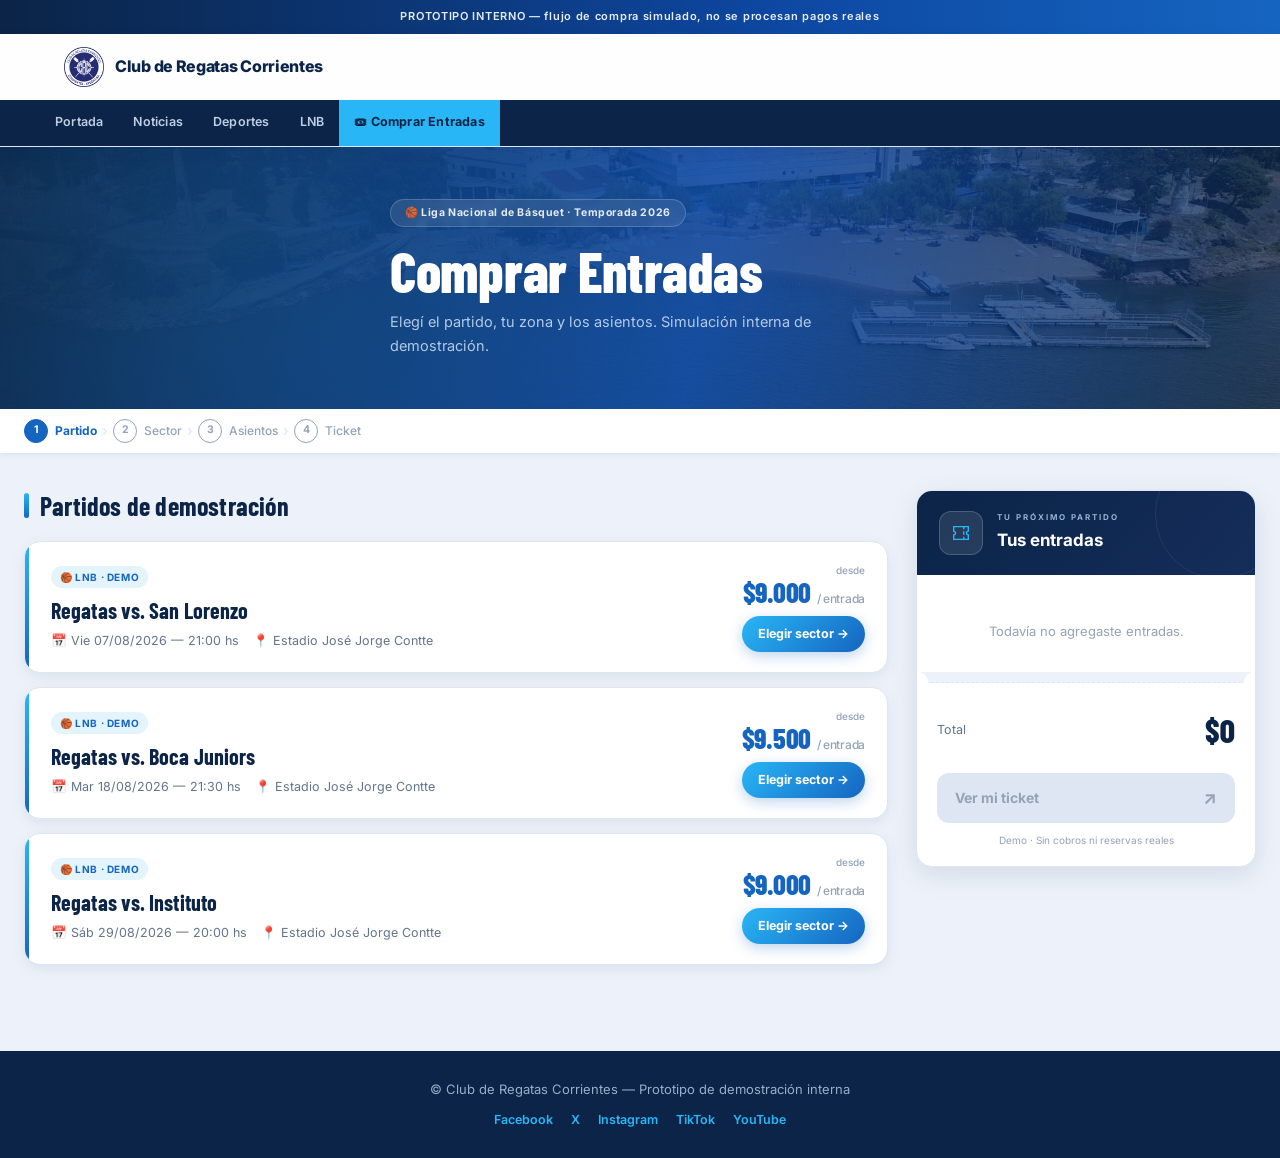
==== commit 874ba730: "Mejora la experiencia móvil del prototipo" ====
--- a/entradas.html
+++ b/entradas.html
@@ -5,6 +5,7 @@
 <meta name="viewport" content="width=device-width, initial-scale=1.0">
 <meta name="description" content="Comprá tus entradas para los partidos de Regatas Corrientes en la Liga Nacional de Básquet. Elegí tu sector y asiento online.">
 <meta name="theme-color" content="#0b2447">
+<link rel="icon" href="assets/regatas.png" type="image/png">
 <title>Comprar Entradas — Club de Regatas Corrientes · LNB</title>
 <link rel="preconnect" href="https://fonts.googleapis.com">
 <link rel="preconnect" href="https://fonts.gstatic.com" crossorigin>
@@ -20,18 +21,16 @@
 <header class="site-header">
   <div class="header-top">
     <a href="index.html" class="logo" aria-label="Club de Regatas Corrientes — Inicio">
-      <img src="https://crc.org.ar/w/wp-content/uploads/2024/05/LogoCRC.png" alt="Escudo del Club de Regatas Corrientes" width="40" height="40">
+      <img src="assets/regatas.png" alt="Escudo del Club de Regatas Corrientes" width="40" height="40">
       <span>Club de Regatas Corrientes</span>
     </a>
+    <button class="nav-toggle" type="button" aria-controls="site-navigation" aria-expanded="false" aria-label="Abrir menú">☰ <span>Menú</span></button>
   </div>
-  <nav class="main-nav" aria-label="Navegación principal">
+  <nav class="main-nav" id="site-navigation" aria-label="Navegación principal">
     <ul>
       <li><a href="index.html">Portada</a></li>
-      <li><a href="index.html#socios">Socios</a></li>
-      <li><a href="index.html#institucional">Institucional</a></li>
+      <li><a href="index.html#institucional">Noticias</a></li>
       <li><a href="index.html#deportes">Deportes</a></li>
-      <li><a href="index.html#actividades">Actividades</a></li>
-      <li><a href="index.html#beneficios">Beneficios</a></li>
       <li><a href="index.html#lnb">LNB</a></li>
       <li class="destacado"><a href="entradas.html" class="active" aria-current="page">🎟 Comprar Entradas</a></li>
     </ul>
@@ -79,7 +78,7 @@
 
     <!-- Columna principal -->
     <main>
-      <h2 class="section-title">Próximos partidos como local</h2>
+      <h2 class="section-title">Partidos de demostración</h2>
       <div class="partido-lista" id="partido-lista" aria-live="polite">
         <!-- generado por js/render/partidos.js -->
       </div>
@@ -151,6 +150,7 @@
   </div>
 </dialog>
 
+<script src="js/navigation.js" defer></script>
 <script type="module" src="js/main.js"></script>
 </body>
 </html>
--- a/css/style.css
+++ b/css/style.css
@@ -2,8 +2,6 @@
    CLUB DE REGATAS CORRIENTES — Entradas LNB
    Design System Premium · Temporada 2026
 ================================================================ */
-
-@import url('https://fonts.googleapis.com/css2?family=Inter:wght@400;500;600;700;800;900&family=Barlow+Condensed:wght@500;600;700;800;900&display=swap');
 
 /* ── Variables ────────────────────────────────────────────────── */
 :root {
@@ -105,6 +103,7 @@
   color: var(--marino); letter-spacing: -.3px;
 }
 .logo img { height: 40px; width: auto; }
+.nav-toggle { display: none; }
 
 nav.main-nav { background: var(--marino); }
 nav.main-nav ul { list-style: none; display: flex; flex-wrap: wrap; max-width: 1200px; margin: 0 auto; }
@@ -238,6 +237,7 @@
   grid-template-columns: minmax(0, 1fr) 340px;
   gap: 28px; align-items: start;
 }
+.entradas-layout > main { min-width: 0; }
 
 /* ── Partido Cards ────────────────────────────────────────────── */
 .partido-lista { display: flex; flex-direction: column; gap: 14px; }
@@ -303,6 +303,13 @@
   overflow: hidden;
   margin-top: 10px;
 }
+.arena-map-scroll {
+  max-width: 100%;
+  overflow-x: auto;
+  overscroll-behavior-inline: contain;
+  -webkit-overflow-scrolling: touch;
+}
+.arena-scroll-hint { display: none; }
 
 /* ── Top Toolbar ──────────────────────────────────────────────── */
 .arena-top-toolbar {
@@ -736,9 +743,67 @@
   color: #fff;
   font-size: 8px;
   font-weight: 700;
-  padding: 2px 5px;
+  padding: 2px 6px;
   border-radius: 8px;
   box-shadow: 0 2px 4px rgba(0,0,0,0.25);
+}
+
+.general-card-hint {
+  font-size: 8px;
+  font-weight: 700;
+  color: var(--azul);
+  margin-top: 6px;
+  padding: 2px 6px;
+  background: rgba(21, 101, 192, 0.09);
+  border-radius: 999px;
+  letter-spacing: .2px;
+  transition: background .15s, color .15s;
+}
+.arena-general-card:hover .general-card-hint {
+  background: var(--azul);
+  color: #fff;
+}
+
+.general-card-stepper {
+  display: flex;
+  align-items: center;
+  justify-content: center;
+  gap: 3px;
+  margin-top: 6px;
+  background: #fff;
+  border: 1px solid var(--borde);
+  border-radius: 6px;
+  padding: 2px 3px;
+  box-shadow: 0 2px 5px rgba(11, 36, 71, 0.12);
+  z-index: 2;
+}
+
+.gen-step-btn {
+  width: 17px;
+  height: 18px;
+  display: inline-grid;
+  place-items: center;
+  font-size: 12px;
+  font-weight: 800;
+  color: var(--marino);
+  background: #edf2fa;
+  border-radius: 4px;
+  cursor: pointer;
+  line-height: 1;
+  transition: background .12s, color .12s;
+}
+.gen-step-btn:hover {
+  background: var(--azul);
+  color: #fff;
+}
+
+.gen-step-num {
+  font-size: 10px;
+  font-weight: 800;
+  color: var(--marino);
+  min-width: 13px;
+  text-align: center;
+  font-variant-numeric: tabular-nums;
 }
 
 .arena-cancha-wrapper {
@@ -982,6 +1047,7 @@
   background: var(--blanco); border-radius: 20px;
   padding: 28px; max-width: 440px; width: 100%;
   box-shadow: var(--sombra-xl); animation: slideUp .26s ease;
+  max-height: calc(100dvh - 40px); overflow-y: auto;
 }
 .modal-box h3 {
   font-family: 'Barlow Condensed', sans-serif;
@@ -1174,7 +1240,19 @@
 /* ── Responsive ───────────────────────────────────────────────── */
 @media (max-width: 900px) {
   .entradas-layout { grid-template-columns: 1fr; }
-  .carrito-box { position: static; }
+  .carrito-box { position: static; scroll-margin-top: 90px; }
+  .arena-viewport { width: max-content; min-width: 100%; }
+  .arena-tribuna { width: max-content; max-width: none; }
+  .arena-sectores-header { max-width: none; }
+  .arena-middle-row { max-width: none; }
+  .arena-cancha-wrapper { width: auto; flex: 1; }
+  .arena-seat { width: 28px; height: 32px; font-size: 10px; }
+  .arena-seat-block { gap: 4px; }
+  .arena-seat-row { gap: 4px; }
+  .arena-row-label { width: 18px; font-size: 11px; }
+  .arena-scroll-hint { display: block; padding: 10px 16px 0; font-size: 12px; color: var(--gris); }
+  .arena-zoom-widget { display: none; }
+  .arena-viewport { transform: none !important; }
 }
 @media (max-width: 680px) {
   .hero { min-height: 180px; padding: 38px 0; }
@@ -1191,5 +1269,180 @@
 @media (max-width: 480px) {
   .container { padding: 0 16px; }
   .hero h1 { font-size: 34px; }
-  .steps-indicator .step-label { display: none; }
-}
+}
+
+/* ══════════════════════════════════════════════════════
+   PORTADA INSTITUCIONAL (index.html)
+══════════════════════════════════════════════════════ */
+.cta-entradas {
+  display: flex;
+  align-items: center;
+  justify-content: space-between;
+  gap: 24px;
+  padding: 28px 32px;
+  background: linear-gradient(135deg, #f0f6fc 0%, #e6f1fb 100%);
+  border: 1px solid var(--borde);
+  border-radius: var(--radio);
+  box-shadow: var(--sombra-sm);
+}
+@media (max-width: 768px) {
+  .cta-entradas {
+    flex-direction: column;
+    align-items: flex-start;
+    padding: 22px;
+  }
+  .cta-entradas .btn {
+    width: 100%;
+  }
+}
+
+.noticias-grid {
+  display: grid;
+  grid-template-columns: repeat(auto-fit, minmax(280px, 1fr));
+  gap: 24px;
+}
+
+.card {
+  background: var(--blanco);
+  border: 1px solid var(--borde);
+  border-radius: var(--radio);
+  overflow: hidden;
+  box-shadow: var(--sombra-xs);
+  transition: transform .2s ease, box-shadow .2s ease, border-color .2s ease;
+  display: flex;
+  flex-direction: column;
+}
+.card:hover {
+  transform: translateY(-4px);
+  box-shadow: var(--sombra);
+  border-color: rgba(41, 182, 246, 0.4);
+}
+
+.card-tag {
+  background: var(--marino);
+  color: rgba(255, 255, 255, 0.9);
+  font-size: 11px;
+  font-weight: 700;
+  letter-spacing: .5px;
+  padding: 8px 18px;
+  text-transform: uppercase;
+}
+
+.card-body {
+  padding: 20px;
+  display: flex;
+  flex-direction: column;
+  flex: 1;
+}
+
+.card-body h3 {
+  font-size: 17px;
+  font-weight: 800;
+  color: var(--marino);
+  margin-bottom: 10px;
+  line-height: 1.35;
+}
+
+.card-body p {
+  font-size: 13.5px;
+  color: var(--gris);
+  line-height: 1.6;
+  flex: 1;
+  margin-bottom: 14px;
+}
+
+.card-date {
+  font-size: 11.5px;
+  color: var(--gris-claro);
+  font-weight: 500;
+}
+
+.deportes-grid {
+  display: grid;
+  grid-template-columns: repeat(auto-fill, minmax(170px, 1fr));
+  gap: 14px;
+}
+
+.deporte-tile {
+  background: var(--fondo);
+  border: 1px solid var(--borde);
+  border-radius: var(--radio-sm);
+  padding: 16px 14px;
+  font-size: 14.5px;
+  font-weight: 700;
+  color: var(--marino);
+  display: flex;
+  align-items: center;
+  gap: 10px;
+  transition: background .18s, transform .18s, border-color .18s, box-shadow .18s;
+}
+.deporte-tile:hover {
+  background: #fff;
+  border-color: var(--celeste);
+  transform: translateY(-2px);
+  box-shadow: var(--sombra-xs);
+  color: var(--azul);
+}
+
+.deporte-icon {
+  font-size: 20px;
+  line-height: 1;
+}
+
+/* Navegación y compra en pantallas táctiles */
+@media (max-width: 768px) {
+  .header-top { padding: 10px 16px; gap: 8px; }
+  .logo { min-width: 0; gap: 8px; }
+  .logo img { width: 36px; height: 36px; flex-shrink: 0; }
+  .logo span { font-size: clamp(11px, 3.5vw, 15px); line-height: 1.2; }
+  .nav-toggle {
+    display: inline-flex; align-items: center; justify-content: center; gap: 5px;
+    min-width: 72px; min-height: 44px; padding: 6px 9px;
+    border: 1px solid var(--borde); border-radius: 8px;
+    color: var(--marino); font-size: 17px; font-weight: 700;
+  }
+  .nav-toggle span { font-size: 12px; }
+  nav.main-nav { display: none; }
+  .site-header.menu-open nav.main-nav { display: block; }
+  nav.main-nav ul { display: block; max-height: calc(100dvh - 90px); overflow-y: auto; }
+  nav.main-nav a { padding: 13px 20px; min-height: 44px; font-size: 14px; }
+  .steps-bar { position: static; }
+  .steps-indicator { justify-content: space-between; gap: 2px; }
+  .step { flex: 1; flex-direction: column; gap: 3px; font-size: 10px; text-align: center; }
+  .step-sep { display: none; }
+  .hero-badge { max-width: 100%; border-radius: 12px; line-height: 1.4; }
+  .btn { white-space: normal; text-align: center; }
+  .partido-right { align-items: flex-start; }
+  .partido-precio-desde { text-align: left; }
+  .partido-right .btn { min-height: 44px; }
+  .arena-top-toolbar, .arena-subbar, .arena-bottom-bar { padding: 14px 16px; }
+  .arena-toolbar-left { width: 100%; justify-content: space-between; }
+  .btn-buscar-juntos { width: 100%; min-height: 44px; justify-content: center; }
+  .arena-subbar { align-items: flex-start; gap: 8px; }
+  .arena-subbar-title { min-width: 0; line-height: 1.4; }
+  .btn-restablecer { min-height: 40px; flex-shrink: 0; }
+  .arena-cta-bar { padding: 16px; }
+  .arena-btn-comprar { width: 100%; min-height: 48px; }
+  .modal-box input { font-size: 16px; }
+  footer.site-footer .social { flex-wrap: wrap; }
+}
+
+@media (max-width: 480px) {
+  .arena-seat { width: 32px; height: 36px; font-size: 11px; }
+  .arena-filas-wrap { gap: 5px; }
+  .arena-seat-block, .arena-seat-row { gap: 5px; }
+  .arena-aisle { width: 16px; }
+  .arena-general-card { width: 88px; }
+  .gen-step-btn { width: 28px; height: 32px; }
+  .general-card-title { font-size: 11px; }
+  .general-card-sub, .general-card-hint { font-size: 10px; }
+  .arena-subbar { flex-direction: column; }
+  .btn-restablecer { align-self: flex-end; }
+  .noticias-grid { grid-template-columns: minmax(0, 1fr); }
+  .cta-entradas .btn { min-width: 0 !important; }
+  .ticket-actions, .modal-actions { flex-direction: column; }
+  .ticket-actions .btn, .modal-actions .btn { width: 100%; }
+  .ticket-info-row, .ticket-orden-row { flex-wrap: wrap; }
+  .ticket-info-value { overflow-wrap: anywhere; }
+}
+
